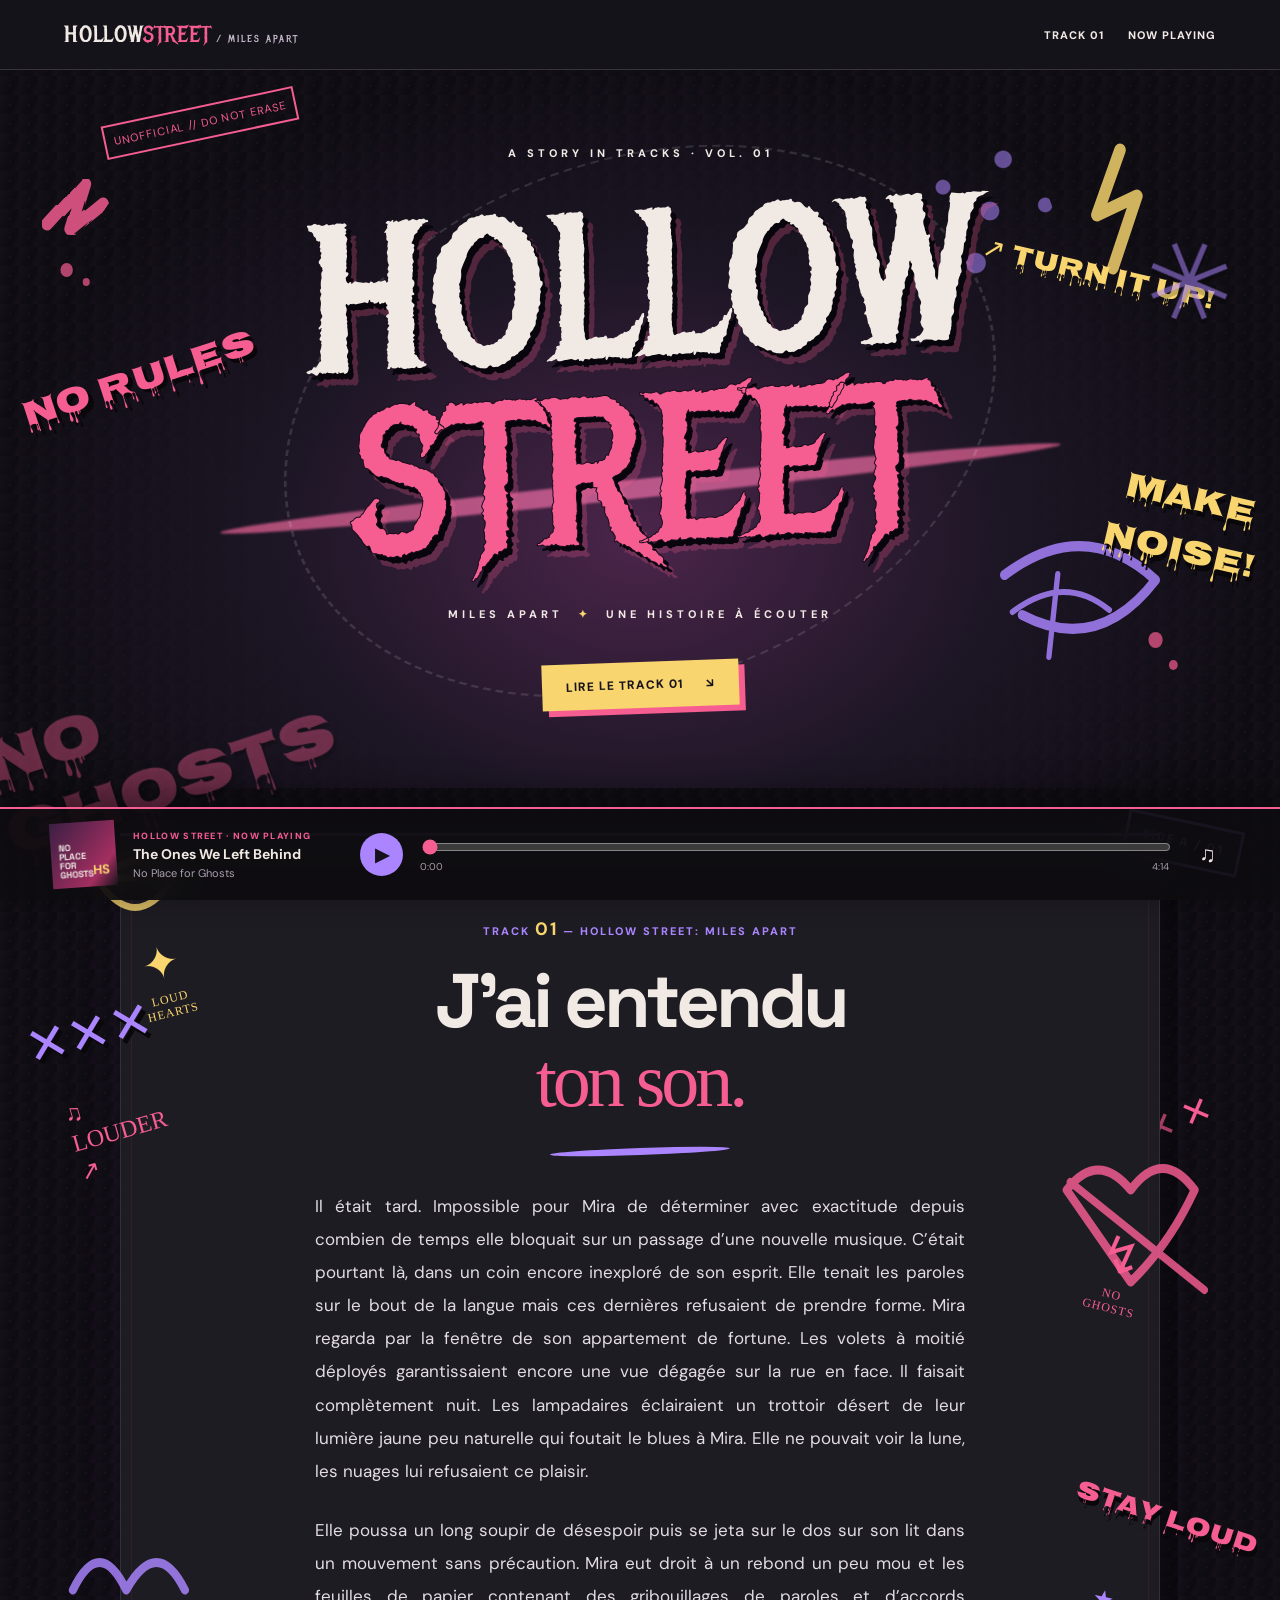
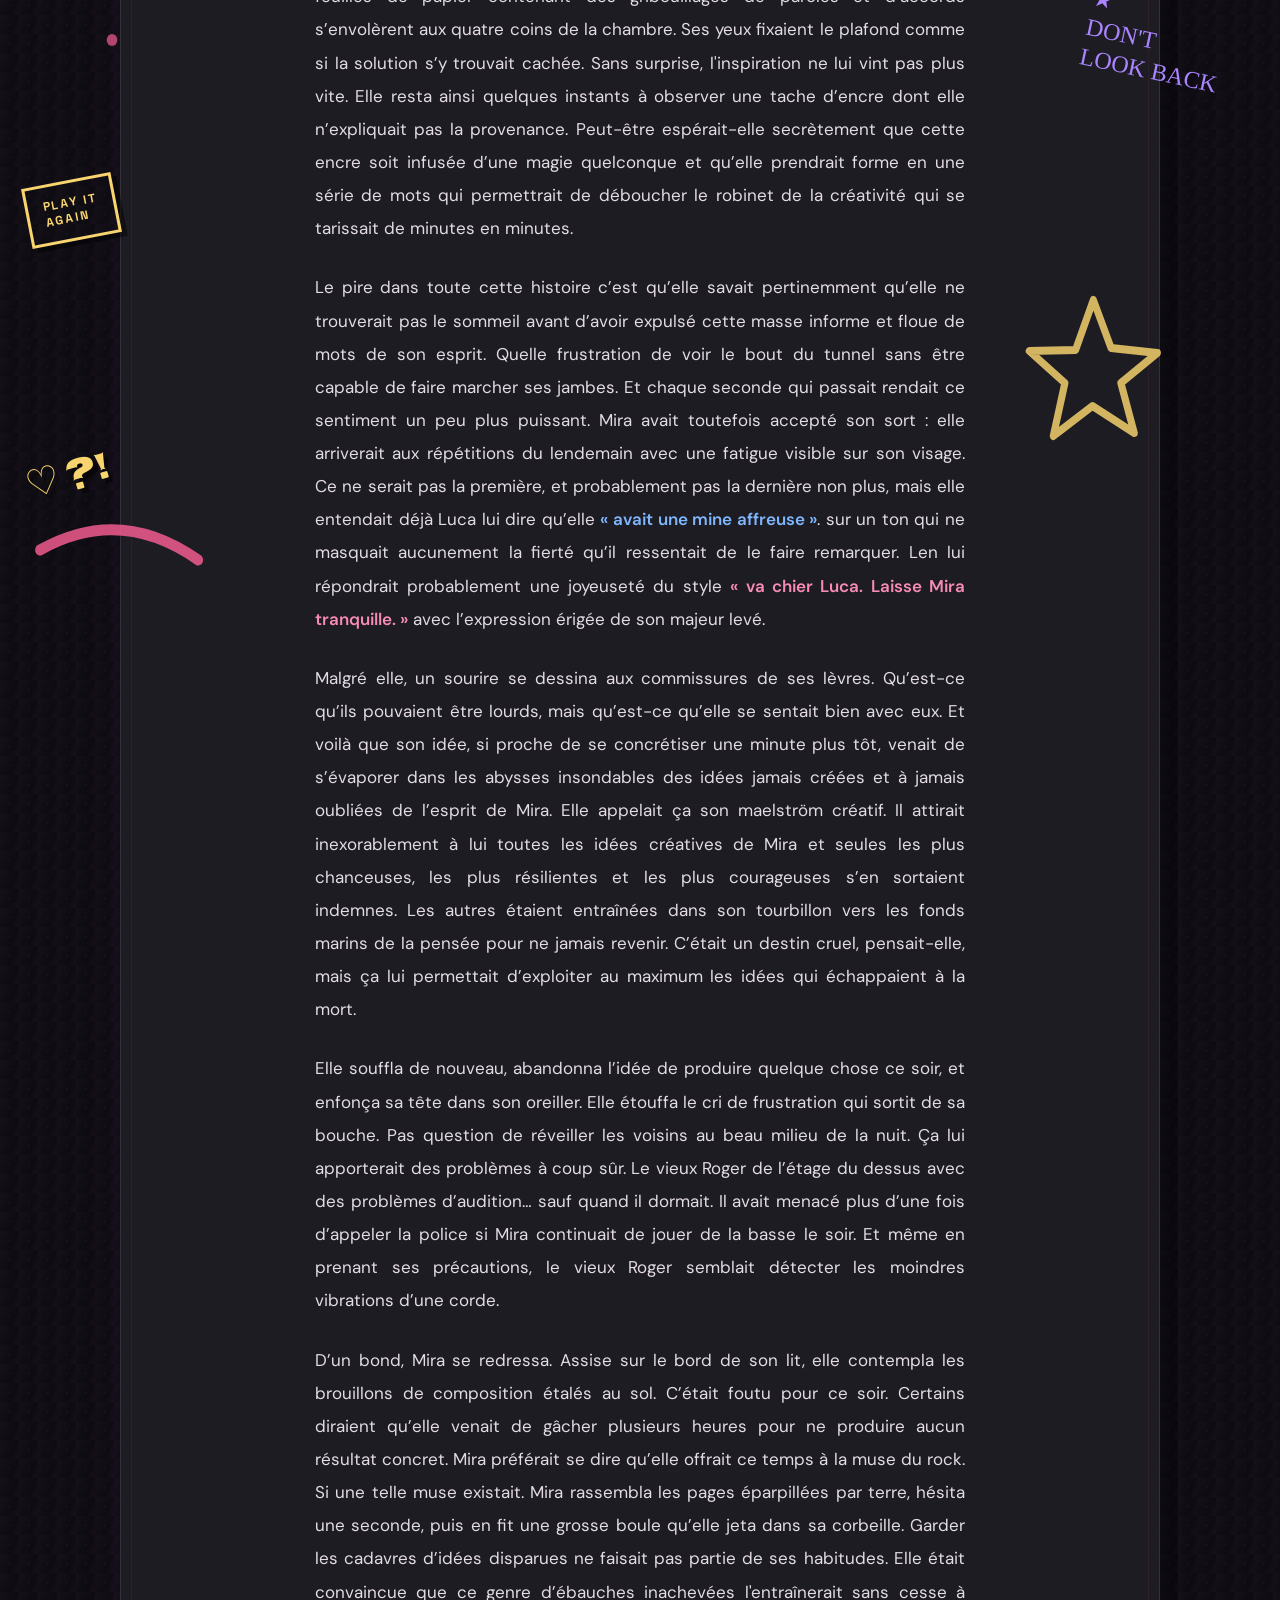
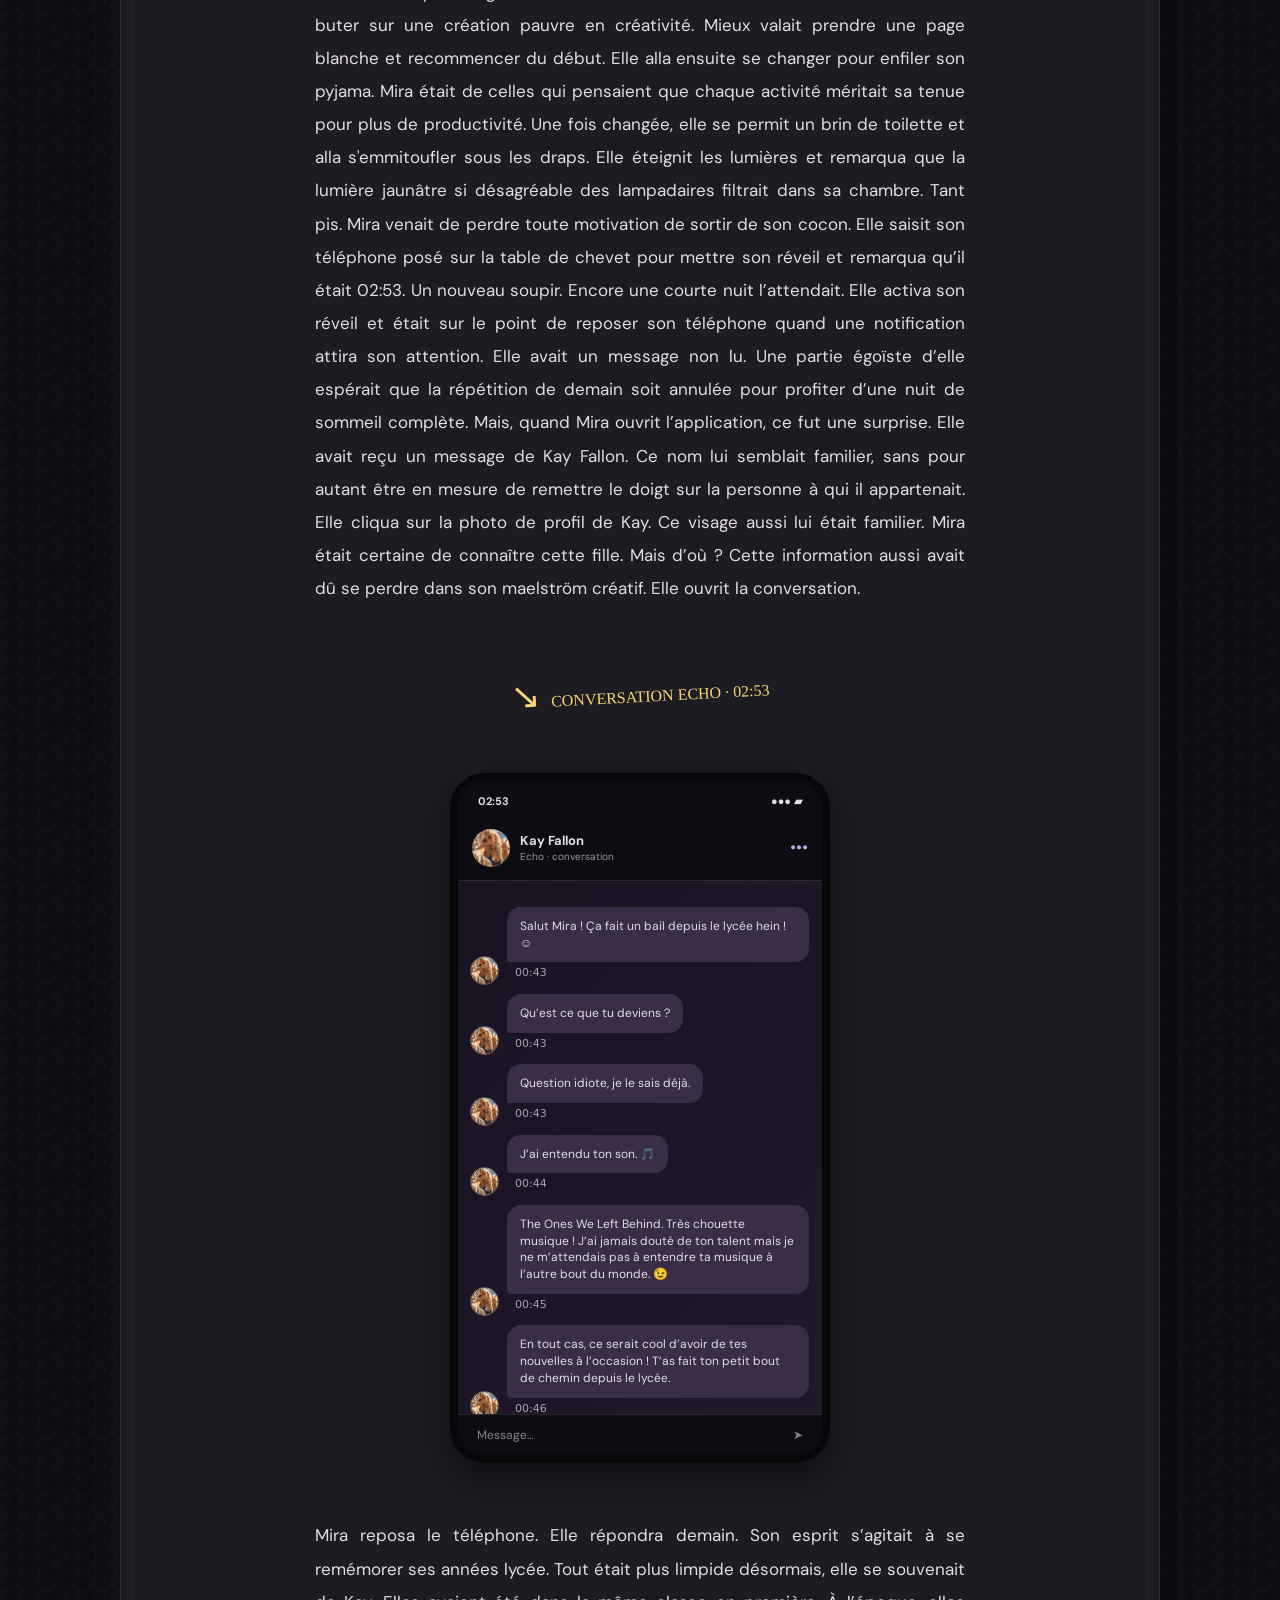
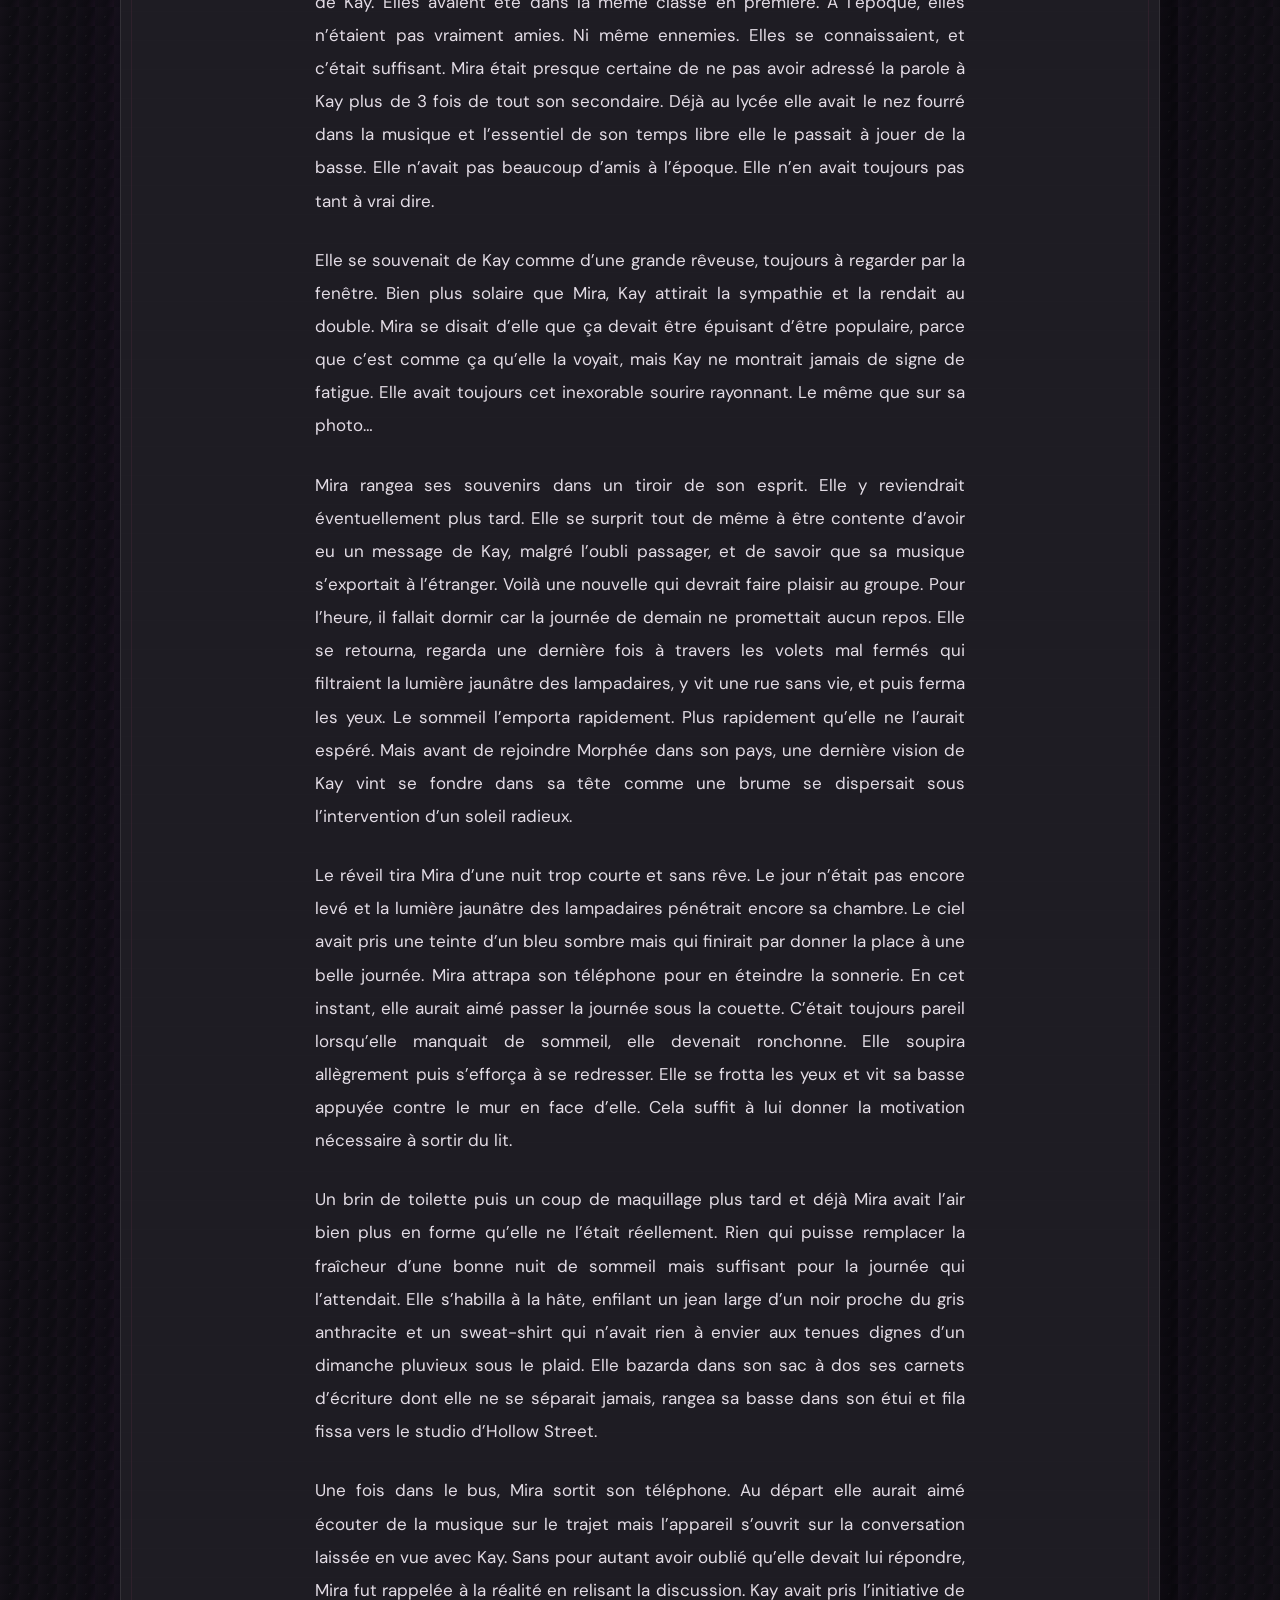
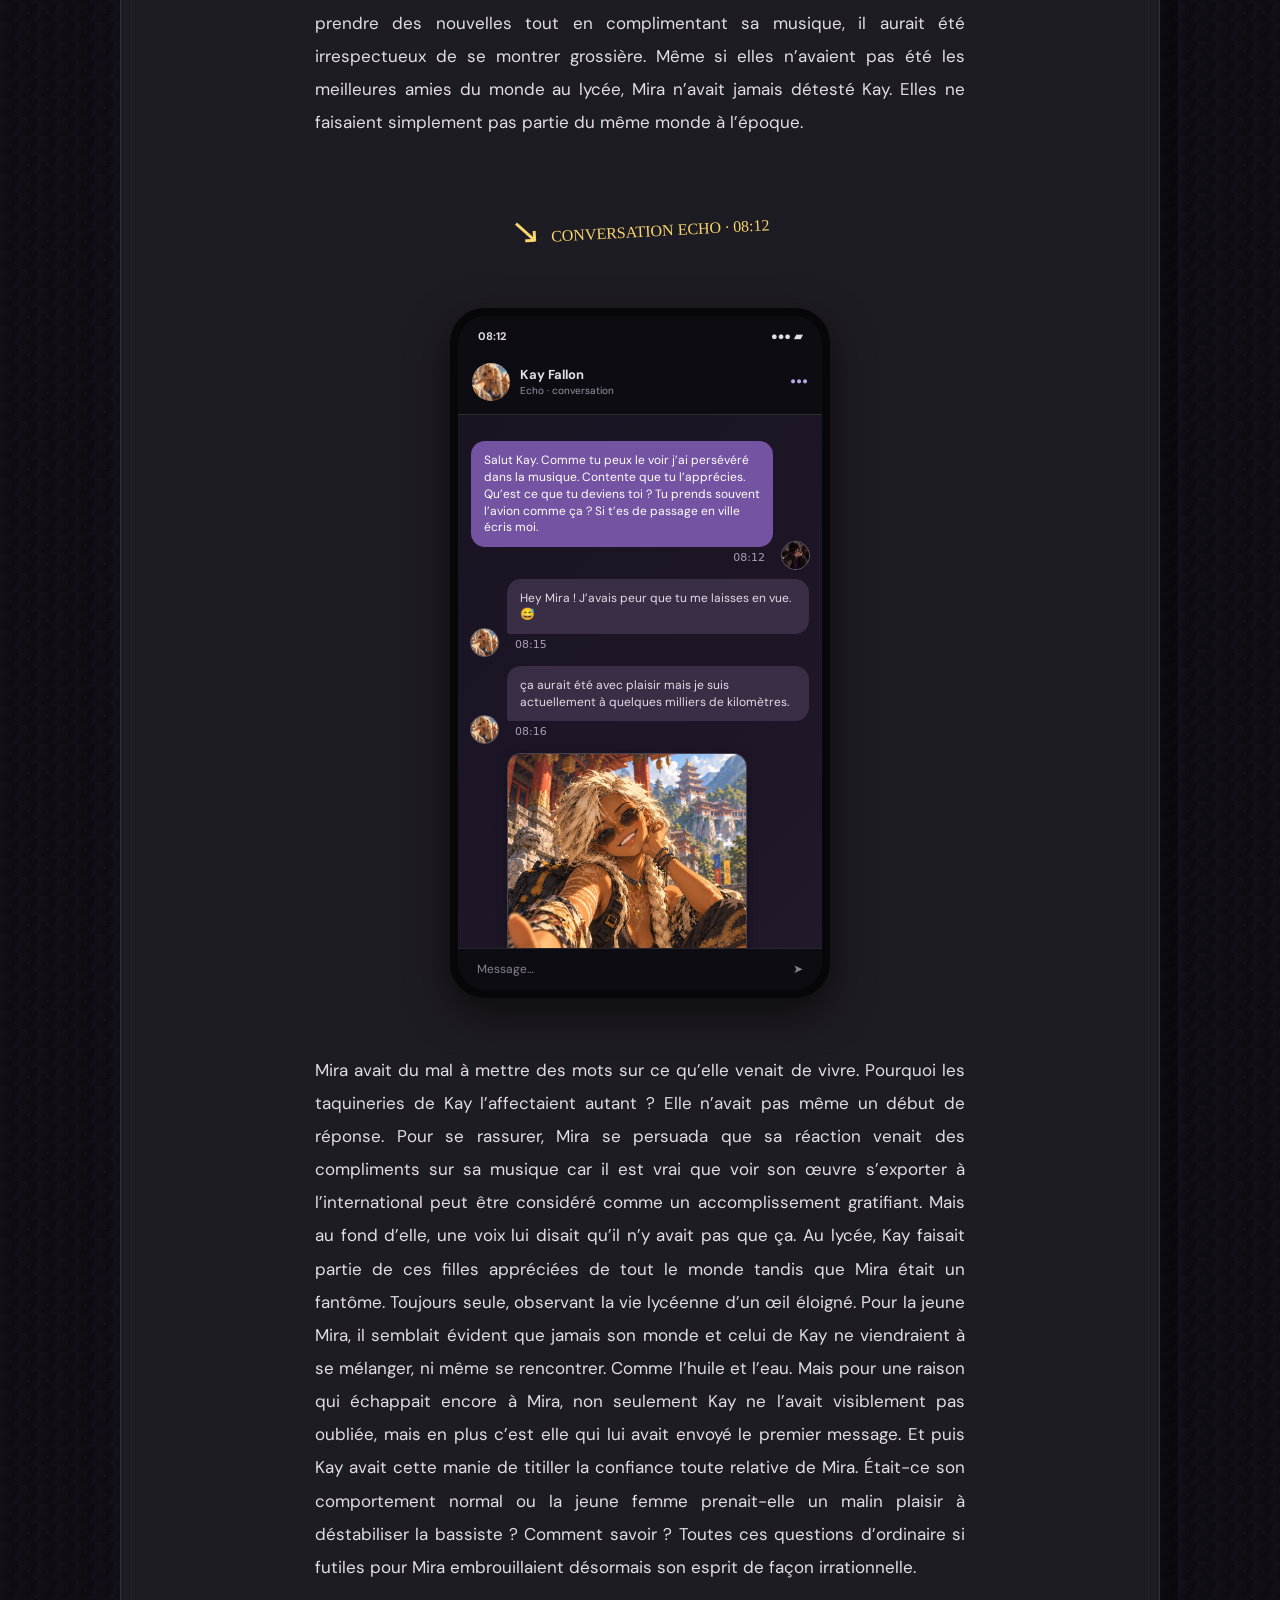
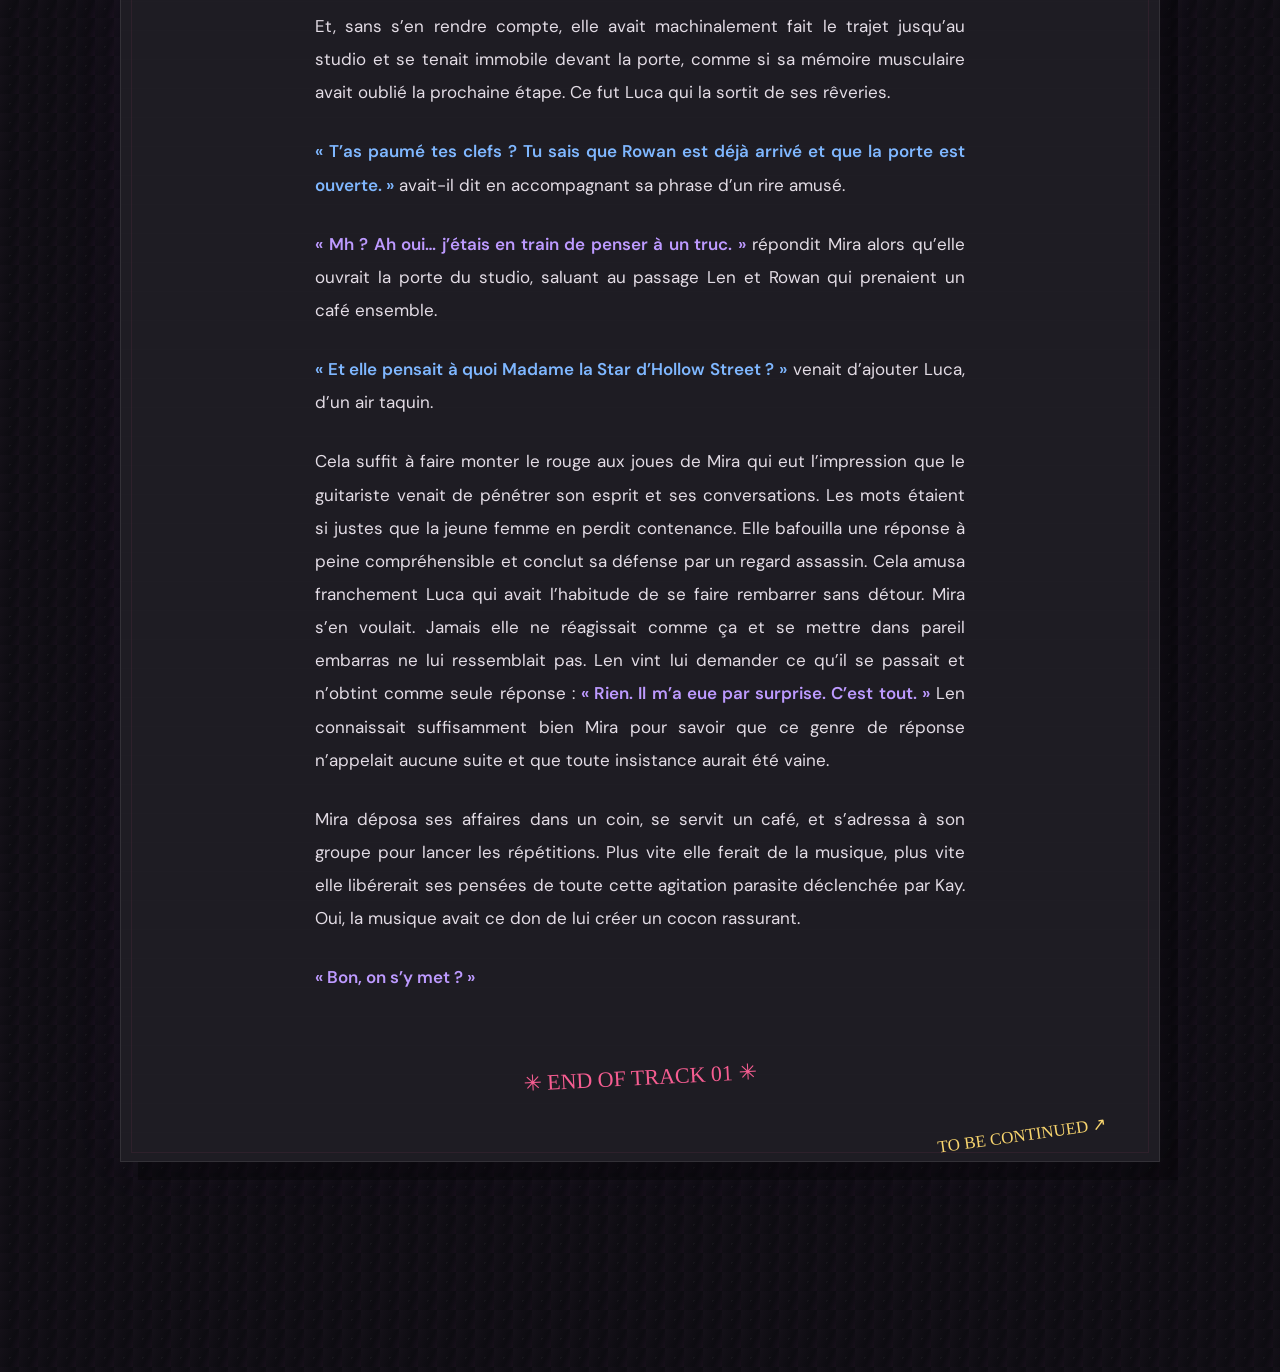
==== index.html @ ffb43767 "Add files via upload" ====
<!DOCTYPE html>

<html lang="fr"><head><meta charset="utf-8"/><meta content="width=device-width, initial-scale=1" name="viewport"/><title>Hollow Street — Miles Apart | Track 01</title><link href="style.css" rel="stylesheet"/><style>
/* Track 01 — true manuscript and Echo exchanges */
.prose .phone{margin:3rem auto 3.5rem;max-width:410px;box-sizing:border-box}
.prose .msg-wrap{display:flex;flex-direction:column;align-items:flex-start;margin:9px 0}
.prose .msg-wrap.sent{align-items:flex-end}
.prose .msg-wrap .bubble{max-width:86%;overflow-wrap:anywhere;white-space:pre-wrap}
.prose .msg-time{font:11px/1.5 system-ui,sans-serif;color:#aaa0b5;margin:3px 8px}
.prose .bubble.outgoing{background:#7353a2;color:white;align-self:flex-end}
.prose .photo-slot{margin:12px 0;padding:24px 15px;border:2px dashed #826b94;border-radius:15px;background:#2c2434;color:#e8d8f3;text-align:center;display:flex;flex-direction:column;gap:8px;align-items:center}
.prose .photo-slot span{font-size:32px}
.prose .photo-slot small{font:12px/1.5 system-ui,sans-serif}
.prose p{white-space:normal}
@media(max-width:520px){.prose .phone{max-width:100%;}.prose .messages{padding-left:10px;padding-right:10px}}
/* V6 — overrides the early bubble width rule */
.prose .msg-wrap .bubble{width:max-content;max-width:100%;white-space:normal;overflow-wrap:break-word;word-break:normal;hyphens:none}
.prose .message-content{width:max-content;max-width:calc(100% - 38px)}
</style></head>
<body><div aria-hidden="true" class="spray spray-one">NO<br/>GHOSTS</div><div aria-hidden="true" class="spray spray-two">✳</div><div aria-hidden="true" class="scratch">✕ ✕ ✕</div>
<div aria-hidden="true" class="vandal-layer">
<svg class="vandal-art" preserveaspectratio="none" viewbox="0 0 1440 2400" xmlns="http://www.w3.org/2000/svg">
<defs><filter id="rough"><feturbulence basefrequency="0.025" numoctaves="2" result="n" seed="8" type="fractalNoise"></feturbulence><fedisplacementmap in="SourceGraphic" in2="n" scale="5"></fedisplacementmap></filter></defs>
<g fill="none" stroke-linecap="round" stroke-linejoin="round">
<path d="M54 225 L96 184 80 230 116 204" filter="url(#rough)" stroke="#f65d91" stroke-width="13"></path>
<path d="M1260 150 l-26 65 45-19 -27 72" stroke="#f8d56e" stroke-width="13"></path>
<path d="M1130 575 q90 -60 170 5 q-65 75 -150 35" stroke="#aa85ff" stroke-width="10"></path>
<path d="M1139 612 q58 -39 109 -2 M1190 574 l-10 83" stroke="#aa85ff" stroke-width="6"></path>
<path d="M110 880 q45 -36 84 0 q-42 55 -84 0 M126 878 l25 0" stroke="#f8d56e" stroke-width="7"></path>
<path d="M1200 1190 q35 -40 72 0 q36 -43 72 0 q-28 54 -72 92z" stroke="#f65d91" stroke-width="9"></path>
<path d="M1204 1182 l151 108" stroke="#f65d91" stroke-width="8"></path>
<path d="M82 1590 q30 -55 60 0 q35 -55 66 0" stroke="#aa85ff" stroke-width="9"></path>
<path d="M1210 1950 l20 -50 20 48 52 5 -41 30 15 50 -47 -27 -44 30 13 -53 -40 -32z" stroke="#f8d56e" stroke-width="8"></path>
<path d="M45 2150 q90 -45 178 10" stroke="#f65d91" stroke-width="11"></path>
</g>
<g fill="#f65d91" opacity=".85"><circle cx="75" cy="270" r="7"></circle><circle cx="97" cy="282" r="4"></circle><circle cx="1300" cy="640" r="8"></circle><circle cx="1320" cy="665" r="5"></circle><circle cx="126" cy="1640" r="6"></circle></g>
</svg>
<span class="v-tag v-tag-one">NO RULES<span class="paint-drip"></span></span>
<span class="v-tag v-tag-two">MAKE<br/>NOISE!</span>
<span class="v-tag v-tag-three">✕✕✕</span>
<span class="v-tag v-tag-four">STAY LOUD</span>
<span class="v-tag v-tag-five">♡ ?!</span>
<span class="v-sticker v-sticker-one">SIDE A / 01</span>
<span class="v-sticker v-sticker-two">PLAY IT<br/>AGAIN</span>
</div>
<header class="topbar"><a class="brand" href="#top">HOLLOW<span>STREET</span><small> / MILES APART</small></a><nav><a href="#track">TRACK 01</a><a href="#music">NOW PLAYING</a></nav></header>
<main id="top"><section class="hero"><div class="stamp">UNOFFICIAL // DO NOT ERASE</div><div aria-hidden="true" class="hero-stroke"></div><div aria-hidden="true" class="hero-splatter"></div><p class="eyebrow">A STORY IN TRACKS · VOL. 01</p><h1>HOLLOW<br/><em>STREET</em></h1><div aria-hidden="true" class="scribble">↗ TURN IT UP!</div><p class="subtitle">MILES APART <span>✦</span> UNE HISTOIRE À ÉCOUTER</p><a class="start" href="#track">LIRE LE TRACK 01 <span>↘</span></a></section>
<section class="reading" id="track"><div aria-hidden="true" class="margin-note left">♫<br/>LOUDER<br/>↗</div><div aria-hidden="true" class="margin-note right">★<br/>DON'T<br/>LOOK BACK</div><div aria-hidden="true" class="reading-doodle reading-doodle-left">✦<small>LOUD<br/>HEARTS</small></div><div aria-hidden="true" class="reading-doodle reading-doodle-right">↯<small>NO<br/>GHOSTS</small></div><div class="chapter-head"><p>TRACK <strong>01</strong> <span>—</span> HOLLOW STREET: MILES APART</p><h2>J'ai entendu<br/><i>ton son.</i></h2><div class="marker-line"></div></div><article class="prose"><p class="">Il était tard. Impossible pour Mira de déterminer avec exactitude depuis combien de temps elle bloquait sur un passage d’une nouvelle musique. C’était pourtant là, dans un coin encore inexploré de son esprit. Elle tenait les paroles sur le bout de la langue mais ces dernières refusaient de prendre forme. Mira regarda par la fenêtre de son appartement de fortune. Les volets à moitié déployés garantissaient encore une vue dégagée sur la rue en face. Il faisait complètement nuit. Les lampadaires éclairaient un trottoir désert de leur lumière jaune peu naturelle qui foutait le blues à Mira. Elle ne pouvait voir la lune, les nuages lui refusaient ce plaisir.</p><p class="">Elle poussa un long soupir de désespoir puis se jeta sur le dos sur son lit dans un mouvement sans précaution. Mira eut droit à un rebond un peu mou et les feuilles de papier contenant des gribouillages de paroles et d’accords s’envolèrent aux quatre coins de la chambre. Ses yeux fixaient le plafond comme si la solution s’y trouvait cachée. Sans surprise, l'inspiration ne lui vint pas plus vite. Elle resta ainsi quelques instants à observer une tache d’encre dont elle n’expliquait pas la provenance. Peut-être espérait-elle secrètement que cette encre soit infusée d’une magie quelconque et qu’elle prendrait forme en une série de mots qui permettrait de déboucher le robinet de la créativité qui se tarissait de minutes en minutes. </p><p class="">Le pire dans toute cette histoire c’est qu’elle savait pertinemment qu’elle ne trouverait pas le sommeil avant d’avoir expulsé cette masse informe et floue de mots de son esprit. Quelle frustration de voir le bout du tunnel sans être capable de faire marcher ses jambes. Et chaque seconde qui passait rendait ce sentiment un peu plus puissant. Mira avait toutefois accepté son sort : elle arriverait aux répétitions du lendemain avec une fatigue visible sur son visage. Ce ne serait pas la première, et probablement pas la dernière non plus, mais elle entendait déjà Luca lui dire qu’elle <span class="voice voice-luca">« avait une mine affreuse »</span>. sur un ton qui ne masquait aucunement la fierté qu’il ressentait de le faire remarquer. Len lui répondrait probablement une joyeuseté du style <span class="voice voice-len">« va chier Luca. Laisse Mira tranquille. »</span> avec l’expression érigée de son majeur levé. </p><p class="">Malgré elle, un sourire se dessina aux commissures de ses lèvres. Qu’est-ce qu’ils pouvaient être lourds, mais qu’est-ce qu’elle se sentait bien avec eux. Et voilà que son idée, si proche de se concrétiser une minute plus tôt, venait de s’évaporer dans les abysses insondables des idées jamais créées et à jamais oubliées de l’esprit de Mira. Elle appelait ça son maelström créatif. Il attirait inexorablement à lui toutes les idées créatives de Mira et seules les plus chanceuses, les plus résilientes et les plus courageuses s’en sortaient indemnes. Les autres étaient entraînées dans son tourbillon vers les fonds marins de la pensée pour ne jamais revenir. C’était un destin cruel, pensait-elle, mais ça lui permettait d’exploiter au maximum les idées qui échappaient à la mort.</p><p class="">Elle souffla de nouveau, abandonna l’idée de produire quelque chose ce soir, et enfonça sa tête dans son oreiller. Elle étouffa le cri de frustration qui sortit de sa bouche. Pas question de réveiller les voisins au beau milieu de la nuit. Ça lui apporterait des problèmes à coup sûr. Le vieux Roger de l’étage du dessus avec des problèmes d’audition… sauf quand il dormait. Il avait menacé plus d’une fois d’appeler la police si Mira continuait de jouer de la basse le soir. Et même en prenant ses précautions, le vieux Roger semblait détecter les moindres vibrations d’une corde. </p><p class="">D’un bond, Mira se redressa. Assise sur le bord de son lit, elle contempla les brouillons de composition étalés au sol. C’était foutu pour ce soir. Certains diraient qu’elle venait de gâcher plusieurs heures pour ne produire aucun résultat concret. Mira préférait se dire qu’elle offrait ce temps à la muse du rock. Si une telle muse existait. Mira rassembla les pages éparpillées par terre, hésita une seconde, puis en fit une grosse boule qu’elle jeta dans sa corbeille. Garder les cadavres d’idées disparues ne faisait pas partie de ses habitudes. Elle était convaincue que ce genre d’ébauches inachevées l'entraînerait sans cesse à buter sur une création pauvre en créativité. Mieux valait prendre une page blanche et recommencer du début. Elle alla ensuite se changer pour enfiler son pyjama. Mira était de celles qui pensaient que chaque activité méritait sa tenue pour plus de productivité. Une fois changée, elle se permit un brin de toilette et alla s'emmitoufler sous les draps. Elle éteignit les lumières et remarqua que la lumière jaunâtre si désagréable des lampadaires filtrait dans sa chambre. Tant pis. Mira venait de perdre toute motivation de sortir de son cocon. Elle saisit son téléphone posé sur la table de chevet pour mettre son réveil et remarqua qu’il était 02:53. Un nouveau soupir. Encore une courte nuit l’attendait. Elle activa son réveil et était sur le point de reposer son téléphone quand une notification attira son attention. Elle avait un message non lu. Une partie égoïste d’elle espérait que la répétition de demain soit annulée pour profiter d’une nuit de sommeil complète. Mais, quand Mira ouvrit l’application, ce fut une surprise. Elle avait reçu un message de Kay Fallon. Ce nom lui semblait familier, sans pour autant être en mesure de remettre le doigt sur la personne à qui il appartenait. Elle cliqua sur la photo de profil de Kay. Ce visage aussi lui était familier. Mira était certaine de connaître cette fille. Mais d’où ? Cette information aussi avait dû se perdre dans son maelström créatif. Elle ouvrit la conversation.</p><div class="chat-intro"><span class="doodle">↘</span><span>CONVERSATION ECHO · 02:53</span></div><section aria-label="Conversation Echo entre Mira et Kay" class="phone"><div class="phone-top"><span>02:53</span><span>●●● ▰</span></div><div class="phone-title"><span class="avatar"><img alt="Photo de profil de Kay" src="assets/avatar-kay.jpg"/></span><div><strong>Kay Fallon</strong><small>Echo · conversation</small></div><span class="dots">•••</span></div><div class="messages"><div class="msg-wrap received"><div class="message-row"><img alt="Photo de profil de Kay" class="message-avatar" loading="lazy" src="assets/avatar-kay.jpg"/><div class="message-content"><div class="bubble incoming">Salut Mira ! Ça fait un bail depuis le lycée hein ! ☺️</div><small class="msg-time">00:43</small></div></div></div><div class="msg-wrap received"><div class="message-row"><img alt="Photo de profil de Kay" class="message-avatar" loading="lazy" src="assets/avatar-kay.jpg"/><div class="message-content"><div class="bubble incoming">Qu’est ce que tu deviens ?</div><small class="msg-time">00:43</small></div></div></div><div class="msg-wrap received"><div class="message-row"><img alt="Photo de profil de Kay" class="message-avatar" loading="lazy" src="assets/avatar-kay.jpg"/><div class="message-content"><div class="bubble incoming">Question idiote, je le sais déjà.</div><small class="msg-time">00:43</small></div></div></div><div class="msg-wrap received"><div class="message-row"><img alt="Photo de profil de Kay" class="message-avatar" loading="lazy" src="assets/avatar-kay.jpg"/><div class="message-content"><div class="bubble incoming">J’ai entendu ton son. 🎵</div><small class="msg-time">00:44</small></div></div></div><div class="msg-wrap received"><div class="message-row"><img alt="Photo de profil de Kay" class="message-avatar" loading="lazy" src="assets/avatar-kay.jpg"/><div class="message-content"><div class="bubble incoming">The Ones We Left Behind. Très chouette musique ! J’ai jamais douté de ton talent mais je ne m’attendais pas à entendre ta musique à l’autre bout du monde. 😉</div><small class="msg-time">00:45</small></div></div></div><div class="msg-wrap received"><div class="message-row"><img alt="Photo de profil de Kay" class="message-avatar" loading="lazy" src="assets/avatar-kay.jpg"/><div class="message-content"><div class="bubble incoming">En tout cas, ce serait cool d’avoir de tes nouvelles à l’occasion ! T’as fait ton petit bout de chemin depuis le lycée.</div><small class="msg-time">00:46</small></div></div></div><div class="msg-wrap received"><div class="message-row"><img alt="Photo de profil de Kay" class="message-avatar" loading="lazy" src="assets/avatar-kay.jpg"/><div class="message-content"><div class="bubble incoming">Hésite pas à m’écrire si le cœur t’en dit. En attendant je te laisse, j’ai un avion qui m’attend ! ✈️</div><small class="msg-time">00:47</small></div></div></div><div class="msg-wrap photo-message received"><div class="message-row"><img alt="Photo de profil de Kay" class="message-avatar" loading="lazy" src="assets/avatar-kay.jpg"/><div class="message-content"><a aria-label="Ouvrir Photo de Kay sur le tarmac" class="echo-photo" href="assets/kay-airport.jpg" rel="noopener" target="_blank"><img alt="Photo de Kay sur le tarmac" loading="lazy" src="assets/kay-airport.jpg"/></a><small class="msg-time">00:47</small></div></div></div></div><div class="phone-bottom"><span>Message…</span><span>➤</span></div></section><p class="">Mira reposa le téléphone. Elle répondra demain. Son esprit s’agitait à se remémorer ses années lycée. Tout était plus limpide désormais, elle se souvenait de Kay. Elles avaient été dans la même classe en première. À l’époque, elles n’étaient pas vraiment amies. Ni même ennemies. Elles se connaissaient, et c’était suffisant. Mira était presque certaine de ne pas avoir adressé la parole à Kay plus de 3 fois de tout son secondaire. Déjà au lycée elle avait le nez fourré dans la musique et l’essentiel de son temps libre elle le passait à jouer de la basse. Elle n’avait pas beaucoup d’amis à l’époque. Elle n’en avait toujours pas tant à vrai dire. </p><p class="">Elle se souvenait de Kay comme d’une grande rêveuse, toujours à regarder par la fenêtre. Bien plus solaire que Mira, Kay attirait la sympathie et la rendait au double. Mira se disait d’elle que ça devait être épuisant d’être populaire, parce que c’est comme ça qu’elle la voyait, mais Kay ne montrait jamais de signe de fatigue. Elle avait toujours cet inexorable sourire rayonnant. Le même que sur sa photo… </p><p class="">Mira rangea ses souvenirs dans un tiroir de son esprit. Elle y reviendrait éventuellement plus tard. Elle se surprit tout de même à être contente d’avoir eu un message de Kay, malgré l’oubli passager, et de savoir que sa musique s’exportait à l’étranger. Voilà une nouvelle qui devrait faire plaisir au groupe. Pour l’heure, il fallait dormir car la journée de demain ne promettait aucun repos. Elle se retourna, regarda une dernière fois à travers les volets mal fermés qui filtraient la lumière jaunâtre des lampadaires, y vit une rue sans vie, et puis ferma les yeux. Le sommeil l’emporta rapidement. Plus rapidement qu’elle ne l’aurait espéré. Mais avant de rejoindre Morphée dans son pays, une dernière vision de Kay vint se fondre dans sa tête comme une brume se dispersait sous l’intervention d’un soleil radieux. </p><p class="">Le réveil tira Mira d’une nuit trop courte et sans rêve. Le jour n’était pas encore levé et la lumière jaunâtre des lampadaires pénétrait encore sa chambre. Le ciel avait pris une teinte d’un bleu sombre mais qui finirait par donner la place à une belle journée. Mira attrapa son téléphone pour en éteindre la sonnerie. En cet instant, elle aurait aimé passer la journée sous la couette. C’était toujours pareil lorsqu’elle manquait de sommeil, elle devenait ronchonne. Elle soupira allègrement puis s’efforça à se redresser. Elle se frotta les yeux et vit sa basse appuyée contre le mur en face d’elle. Cela suffit à lui donner la motivation nécessaire à sortir du lit. </p><p class="">Un brin de toilette puis un coup de maquillage plus tard et déjà Mira avait l’air bien plus en forme qu’elle ne l’était réellement. Rien qui puisse remplacer la fraîcheur d’une bonne nuit de sommeil mais suffisant pour la journée qui l’attendait. Elle s’habilla à la hâte, enfilant un jean large d’un noir proche du gris anthracite et un sweat-shirt qui n’avait rien à envier aux tenues dignes d’un dimanche pluvieux sous le plaid. Elle bazarda dans son sac à dos ses carnets d’écriture dont elle ne se séparait jamais, rangea sa basse dans son étui et fila fissa vers le studio d’Hollow Street. </p><p class="">Une fois dans le bus, Mira sortit son téléphone. Au départ elle aurait aimé écouter de la musique sur le trajet mais l’appareil s’ouvrit sur la conversation laissée en vue avec Kay. Sans pour autant avoir oublié qu’elle devait lui répondre, Mira fut rappelée à la réalité en relisant la discussion. Kay avait pris l’initiative de prendre des nouvelles tout en complimentant sa musique, il aurait été irrespectueux de se montrer grossière. Même si elles n’avaient pas été les meilleures amies du monde au lycée, Mira n’avait jamais détesté Kay. Elles ne faisaient simplement pas partie du même monde à l’époque. </p><div class="chat-intro"><span class="doodle">↘</span><span>CONVERSATION ECHO · 08:12</span></div><section aria-label="Conversation Echo entre Mira et Kay" class="phone"><div class="phone-top"><span>08:12</span><span>●●● ▰</span></div><div class="phone-title"><span class="avatar"><img alt="Photo de profil de Kay" src="assets/avatar-kay.jpg"/></span><div><strong>Kay Fallon</strong><small>Echo · conversation</small></div><span class="dots">•••</span></div><div class="messages"><div class="msg-wrap sent"><div class="message-row"><img alt="Photo de profil de Mira" class="message-avatar" loading="lazy" src="assets/avatar-mira.jpg"/><div class="message-content"><div class="bubble outgoing">Salut Kay. Comme tu peux le voir j’ai persévéré dans la musique. Contente que tu l’apprécies. Qu’est ce que tu deviens toi ? Tu prends souvent l’avion comme ça ? Si t’es de passage en ville écris moi.</div><small class="msg-time">08:12</small></div></div></div><div class="msg-wrap received"><div class="message-row"><img alt="Photo de profil de Kay" class="message-avatar" loading="lazy" src="assets/avatar-kay.jpg"/><div class="message-content"><div class="bubble incoming">Hey Mira ! J’avais peur que tu me laisses en vue. 😅</div><small class="msg-time">08:15</small></div></div></div><div class="msg-wrap received"><div class="message-row"><img alt="Photo de profil de Kay" class="message-avatar" loading="lazy" src="assets/avatar-kay.jpg"/><div class="message-content"><div class="bubble incoming">ça aurait été avec plaisir mais je suis actuellement à quelques milliers de kilomètres.</div><small class="msg-time">08:16</small></div></div></div><div class="msg-wrap photo-message received"><div class="message-row"><img alt="Photo de profil de Kay" class="message-avatar" loading="lazy" src="assets/avatar-kay.jpg"/><div class="message-content"><a aria-label="Ouvrir Photo de Kay devant le temple en Chine" class="echo-photo" href="assets/kay-china.jpg" rel="noopener" target="_blank"><img alt="Photo de Kay devant le temple en Chine" loading="lazy" src="assets/kay-china.jpg"/></a><small class="msg-time">08:16</small></div></div></div><div class="msg-wrap sent"><div class="message-row"><img alt="Photo de profil de Mira" class="message-avatar" loading="lazy" src="assets/avatar-mira.jpg"/><div class="message-content"><div class="bubble outgoing">Sacrée vue ! Tu es où ?</div><small class="msg-time">08:17</small></div></div></div><div class="msg-wrap received"><div class="message-row"><img alt="Photo de profil de Kay" class="message-avatar" loading="lazy" src="assets/avatar-kay.jpg"/><div class="message-content"><div class="bubble incoming">Je visite un temple quelque part au milieu de la Chine. C’est tellement dépaysant.</div><small class="msg-time">08:19</small></div></div></div><div class="msg-wrap received"><div class="message-row"><img alt="Photo de profil de Kay" class="message-avatar" loading="lazy" src="assets/avatar-kay.jpg"/><div class="message-content"><div class="bubble incoming">T’as déjà fait la Chine ? 🇨🇳</div><small class="msg-time">08:19</small></div></div></div><div class="msg-wrap sent"><div class="message-row"><img alt="Photo de profil de Mira" class="message-avatar" loading="lazy" src="assets/avatar-mira.jpg"/><div class="message-content"><div class="bubble outgoing">Non. J’ai pas trop le temps.</div><small class="msg-time">08:20</small></div></div></div><div class="msg-wrap received"><div class="message-row"><img alt="Photo de profil de Kay" class="message-avatar" loading="lazy" src="assets/avatar-kay.jpg"/><div class="message-content"><div class="bubble incoming">Ahaha t’auras qu’à te joindre à moi la prochaine fois. 😉</div><small class="msg-time">08:23</small></div></div></div><div class="msg-wrap received"><div class="message-row"><img alt="Photo de profil de Kay" class="message-avatar" loading="lazy" src="assets/avatar-kay.jpg"/><div class="message-content"><div class="bubble incoming">Pas mal ton groupe d’ailleurs. J’ai pu écouter ton album c’est vraiment cool ! 🤘🏾</div><small class="msg-time">08:23</small></div></div></div><div class="msg-wrap received"><div class="message-row"><img alt="Photo de profil de Kay" class="message-avatar" loading="lazy" src="assets/avatar-kay.jpg"/><div class="message-content"><div class="bubble incoming">C’est toi qui chante ? Sacrée voix. Qui aurait deviné que la solitaire du lycée cachait ça sous sa capuche ?</div><small class="msg-time">08:24</small></div></div></div><div class="msg-wrap sent"><div class="message-row"><img alt="Photo de profil de Mira" class="message-avatar" loading="lazy" src="assets/avatar-mira.jpg"/><div class="message-content"><div class="bubble outgoing">Ah merci. C’est Luca qui m’a poussée à prendre le micro.</div><small class="msg-time">08:25</small></div></div></div><div class="msg-wrap received"><div class="message-row"><img alt="Photo de profil de Kay" class="message-avatar" loading="lazy" src="assets/avatar-kay.jpg"/><div class="message-content"><div class="bubble incoming">Luca ? C’est ton mec ? 😏</div><small class="msg-time">08:27</small></div></div></div><div class="msg-wrap sent"><div class="message-row"><img alt="Photo de profil de Mira" class="message-avatar" loading="lazy" src="assets/avatar-mira.jpg"/><div class="message-content"><div class="bubble outgoing">QUOI ? Luca ? Non non non ! Pas du tout ! C’est le guitariste du groupe. Y’a rien entre nous.</div><small class="msg-time">08:28</small></div></div></div><div class="msg-wrap received"><div class="message-row"><img alt="Photo de profil de Kay" class="message-avatar" loading="lazy" src="assets/avatar-kay.jpg"/><div class="message-content"><div class="bubble incoming">Ahahaha ! 🤣</div><small class="msg-time">08:29</small></div></div></div><div class="msg-wrap received"><div class="message-row"><img alt="Photo de profil de Kay" class="message-avatar" loading="lazy" src="assets/avatar-kay.jpg"/><div class="message-content"><div class="bubble incoming">Tranquille ma belle ! Je te taquine. Mais avec le succès de ton groupe tu dois avoir la côte. 😏</div><small class="msg-time">08:30</small></div></div></div><div class="msg-wrap received"><div class="message-row"><img alt="Photo de profil de Kay" class="message-avatar" loading="lazy" src="assets/avatar-kay.jpg"/><div class="message-content"><div class="bubble incoming">Alors ? Lequel a eu le droit à la star de Hollow Street ? 🤭</div><small class="msg-time">08:31</small></div></div></div><div class="msg-wrap sent"><div class="message-row"><img alt="Photo de profil de Mira" class="message-avatar" loading="lazy" src="assets/avatar-mira.jpg"/><div class="message-content"><div class="bubble outgoing">Personne.</div><small class="msg-time">08:31</small></div></div></div><div class="msg-wrap sent"><div class="message-row"><img alt="Photo de profil de Mira" class="message-avatar" loading="lazy" src="assets/avatar-mira.jpg"/><div class="message-content"><div class="bubble outgoing">Je veux dire, y’a personne qui m’intéresse.</div><small class="msg-time">08:32</small></div></div></div><div class="msg-wrap sent"><div class="message-row"><img alt="Photo de profil de Mira" class="message-avatar" loading="lazy" src="assets/avatar-mira.jpg"/><div class="message-content"><div class="bubble outgoing">Et en plus j’ai pas le temps pour ça. Avec la musique, tout ça tout ça…</div><small class="msg-time">08:33</small></div></div></div><div class="msg-wrap received"><div class="message-row"><img alt="Photo de profil de Kay" class="message-avatar" loading="lazy" src="assets/avatar-kay.jpg"/><div class="message-content"><div class="bubble incoming">Ahaha ! Je pensais pas que ça marcherait deux fois de suite.</div><small class="msg-time">08:35</small></div></div></div><div class="msg-wrap received"><div class="message-row"><img alt="Photo de profil de Kay" class="message-avatar" loading="lazy" src="assets/avatar-kay.jpg"/><div class="message-content"><div class="bubble incoming">Mais c’est bon à savoir. 😏</div><small class="msg-time">08:36</small></div></div></div><div class="msg-wrap sent"><div class="message-row"><img alt="Photo de profil de Mira" class="message-avatar" loading="lazy" src="assets/avatar-mira.jpg"/><div class="message-content"><div class="bubble outgoing">T’es trop nulle !</div><small class="msg-time">08:37</small></div></div></div><div class="msg-wrap photo-message sent"><div class="message-row"><img alt="Photo de profil de Mira" class="message-avatar" loading="lazy" src="assets/avatar-mira.jpg"/><div class="message-content"><a aria-label="Ouvrir Photo de Mira dans le bus" class="echo-photo" href="assets/mira-bus.jpg" rel="noopener" target="_blank"><img alt="Photo de Mira dans le bus" loading="lazy" src="assets/mira-bus.jpg"/></a><small class="msg-time">08:38</small></div></div></div><div class="msg-wrap sent"><div class="message-row"><img alt="Photo de profil de Mira" class="message-avatar" loading="lazy" src="assets/avatar-mira.jpg"/><div class="message-content"><div class="bubble outgoing">Bon je dois te laisser. Le prochain arrêt est le mien. À la prochaine !</div><small class="msg-time">08:40</small></div></div></div><div class="msg-wrap received"><div class="message-row"><img alt="Photo de profil de Kay" class="message-avatar" loading="lazy" src="assets/avatar-kay.jpg"/><div class="message-content"><div class="bubble incoming">À bientôt Mira ! J’ai hâte de te lire de nouveau. 😘</div><small class="msg-time">08:41</small></div></div></div></div><div class="phone-bottom"><span>Message…</span><span>➤</span></div></section><p class="">Mira avait du mal à mettre des mots sur ce qu’elle venait de vivre. Pourquoi les taquineries de Kay l’affectaient autant ? Elle n’avait pas même un début de réponse. Pour se rassurer, Mira se persuada que sa réaction venait des compliments sur sa musique car il est vrai que voir son œuvre s’exporter à l’international peut être considéré comme un accomplissement gratifiant. Mais au fond d’elle, une voix lui disait qu’il n’y avait pas que ça. Au lycée, Kay faisait partie de ces filles appréciées de tout le monde tandis que Mira était un fantôme. Toujours seule, observant la vie lycéenne d’un œil éloigné. Pour la jeune Mira, il semblait évident que jamais son monde et celui de Kay ne viendraient à se mélanger, ni même se rencontrer. Comme l’huile et l’eau. Mais pour une raison qui échappait encore à Mira, non seulement Kay ne l’avait visiblement pas oubliée, mais en plus c’est elle qui lui avait envoyé le premier message. Et puis Kay avait cette manie de titiller la confiance toute relative de Mira. Était-ce son comportement normal ou la jeune femme prenait-elle un malin plaisir à déstabiliser la bassiste ? Comment savoir ? Toutes ces questions d’ordinaire si futiles pour Mira embrouillaient désormais son esprit de façon irrationnelle. </p><p class="">Et, sans s’en rendre compte, elle avait machinalement fait le trajet jusqu’au studio et se tenait immobile devant la porte, comme si sa mémoire musculaire avait oublié la prochaine étape. Ce fut Luca qui la sortit de ses rêveries. </p><p class=""><span class="voice voice-luca">« T’as paumé tes clefs ? Tu sais que Rowan est déjà arrivé et que la porte est ouverte. »</span> avait-il dit en accompagnant sa phrase d’un rire amusé. </p><p class=""><span class="voice voice-mira">« Mh ? Ah oui… j’étais en train de penser à un truc. »</span> répondit Mira alors qu’elle ouvrait la porte du studio, saluant au passage Len et Rowan qui prenaient un café ensemble. </p><p class=""><span class="voice voice-luca">« Et elle pensait à quoi Madame la Star d’Hollow Street ? »</span> venait d’ajouter Luca, d’un air taquin. </p><p class="">Cela suffit à faire monter le rouge aux joues de Mira qui eut l’impression que le guitariste venait de pénétrer son esprit et ses conversations. Les mots étaient si justes que la jeune femme en perdit contenance. Elle bafouilla une réponse à peine compréhensible et conclut sa défense par un regard assassin. Cela amusa franchement Luca qui avait l’habitude de se faire rembarrer sans détour. Mira s’en voulait. Jamais elle ne réagissait comme ça et se mettre dans pareil embarras ne lui ressemblait pas. Len vint lui demander ce qu’il se passait et n’obtint comme seule réponse : <span class="voice voice-mira">« Rien. Il m’a eue par surprise. C’est tout. »</span> Len connaissait suffisamment bien Mira pour savoir que ce genre de réponse n’appelait aucune suite et que toute insistance aurait été vaine. </p><p class="">Mira déposa ses affaires dans un coin, se servit un café, et s’adressa à son groupe pour lancer les répétitions. Plus vite elle ferait de la musique, plus vite elle libérerait ses pensées de toute cette agitation parasite déclenchée par Kay. Oui, la musique avait ce don de lui créer un cocon rassurant. </p><p class=""><span class="voice voice-mira">« Bon, on s’y met ? »</span> </p></article><div class="end-mark">✳ END OF TRACK 01 ✳</div><div aria-hidden="true" class="end-scrawl">TO BE CONTINUED ↗</div></section></main>
<div class="player" id="music"><div class="album-art"><span>NO PLACE<br/>FOR<br/>GHOSTS</span><b>HS</b></div><div class="track-info"><small>HOLLOW STREET · NOW PLAYING</small><strong>The Ones We Left Behind</strong><span>No Place for Ghosts</span></div><button aria-label="Lire ou mettre en pause" id="play">▶</button><div class="seek"><input aria-label="Position dans la chanson" id="progress" max="100" min="0" type="range" value="0"/><div class="timing"><span id="elapsed">0:00</span><span id="duration">--:--</span></div></div><button aria-label="Couper le son" class="volume" id="mute">♫</button><audio id="audio" preload="metadata" src="assets/the-ones-we-left-behind.mp3"></audio></div>
<script src="script.js"></script></body></html>
---- style.css ----
@import url('https://fonts.googleapis.com/css2?family=DM+Sans:wght@400;500;600;700;800&family=Permanent+Marker&family=Nosifer&family=Metal+Mania&family=Space+Grotesk:wght@400;500;600;700&display=swap');
:root{--bg:#111015;--paper:#1e1c23;--cream:#f0e9e4;--pink:#f65d91;--violet:#aa85ff;--yellow:#f8d56e}*{box-sizing:border-box}html{scroll-behavior:smooth}body{margin:0;background:var(--bg);color:var(--cream);font-family:'DM Sans',sans-serif;overflow-x:hidden;padding-bottom:110px;background-image:radial-gradient(#ffffff0a 1px,transparent 1px);background-size:19px 19px}a{color:inherit;text-decoration:none}.topbar{position:relative;z-index:5;display:flex;justify-content:space-between;align-items:center;gap:12px;padding:20px max(5vw,20px);border-bottom:1px solid #ffffff25;background:#15131a}.brand{font-family:'Space Grotesk';font-weight:800;letter-spacing:-1.5px}.brand span{color:var(--pink)}.brand small{font-size:10px;letter-spacing:2px;color:#c4b9ca}.topbar nav{display:flex;gap:24px;font-size:11px;font-weight:800;letter-spacing:1px}.topbar nav a:hover{color:var(--pink)}.hero{min-height:570px;position:relative;display:flex;flex-direction:column;justify-content:center;align-items:center;text-align:center;padding:65px 20px 80px;overflow:hidden;background:radial-gradient(ellipse at 50% 65%,#452447 0%,#1d1625 35%,transparent 70%)}.hero:before{content:'';position:absolute;width:520px;height:520px;border:2px dashed #ffffff20;border-radius:50%;transform:rotate(-20deg) scaleX(1.4)}.hero h1{position:relative;font-family:'Space Grotesk';font-weight:800;letter-spacing:-.095em;line-height:.83;font-size:clamp(80px,16vw,210px);margin:26px 0 30px;transform:rotate(-3deg);text-shadow:9px 8px 0 #0007}.hero h1 em{font-style:normal;color:var(--pink)}.eyebrow,.subtitle{z-index:1;font-size:11px;font-weight:800;letter-spacing:4px}.subtitle span{color:var(--yellow);margin:0 8px}.start{z-index:1;margin-top:30px;background:var(--yellow);color:#18131b;padding:15px 24px;font-size:12px;font-weight:800;letter-spacing:1px;transform:rotate(-2deg);box-shadow:6px 6px 0 var(--pink)}.start:hover{transform:rotate(0deg) translateY(-3px)}.start span{margin-left:18px}.stamp{position:absolute;top:36px;left:8%;border:2px solid var(--pink);padding:8px;font-size:11px;letter-spacing:1px;color:var(--pink);transform:rotate(-12deg)}.scribble{position:absolute;right:9%;top:29%;font-family:'Permanent Marker';font-size:clamp(20px,4vw,40px);color:var(--yellow);transform:rotate(13deg)}.spray{position:absolute;z-index:3;pointer-events:none;font-family:'Permanent Marker';line-height:.8}.spray-one{top:640px;left:-35px;font-size:70px;color:#f65d9166;transform:rotate(-18deg)}.spray-two{top:230px;right:4%;font-size:120px;color:#aa85ff88;transform:rotate(23deg)}.scratch{position:absolute;top:1100px;right:5%;color:var(--pink);font-family:'Permanent Marker';font-size:40px;transform:rotate(-22deg)}.reading{position:relative;max-width:1040px;margin:45px auto 100px;padding:30px 100px 70px;background:var(--paper);border:1px solid #ffffff17;box-shadow:18px 18px 0 #0005}.reading:before{content:' ';position:absolute;inset:0;pointer-events:none;background:repeating-linear-gradient(0deg,transparent,transparent 28px,#fff1 29px);opacity:.18}.chapter-head{text-align:center;position:relative;padding:40px 0 35px}.chapter-head>p{font-size:11px;font-weight:800;letter-spacing:2px;color:var(--violet)}.chapter-head strong{font-size:18px;color:var(--yellow)}.chapter-head h2{font-family:'Space Grotesk';font-size:clamp(43px,6vw,76px);letter-spacing:-4px;line-height:1.04;margin:20px 0 28px}.chapter-head h2 i{font-style:normal;color:var(--pink);font-family:'Permanent Marker';font-weight:400}.marker-line{height:7px;width:180px;background:var(--violet);transform:rotate(-2deg);margin:auto;border-radius:100%}.prose{position:relative;max-width:650px;margin:auto;font-size:17px;line-height:1.95;color:#e3dce5}.prose p{margin:0 0 26px}.dropcap:first-letter{float:left;font-size:65px;line-height:1;margin:8px 10px 0 0;color:var(--yellow);font-weight:800}.placeholder{font-size:13px;color:#aa9bab;font-style:italic;border-left:3px solid var(--pink);padding-left:15px}.margin-note{position:absolute;font-family:'Permanent Marker';font-size:24px;line-height:1.25;z-index:2}.margin-note.left{top:250px;left:-50px;color:var(--pink);transform:rotate(-16deg)}.margin-note.right{top:760px;right:-65px;color:var(--violet);transform:rotate(12deg)}.chat-intro{text-align:center;font-family:'Permanent Marker';color:var(--yellow);font-size:16px;transform:rotate(-3deg);margin:50px 0 22px}.chat-intro .doodle{font-size:36px;margin-right:10px}.phone{max-width:345px;margin:0 auto 46px;background:#0d0c12;border:8px solid #070709;border-radius:35px;box-shadow:0 15px 40px #0009;overflow:hidden;font-family:'DM Sans';line-height:1.4}.phone-top{display:flex;justify-content:space-between;padding:13px 20px 6px;font-size:11px;font-weight:700}.phone-title{display:flex;align-items:center;gap:10px;padding:13px 14px;border-bottom:1px solid #ffffff20}.avatar{background:#ef9b56;color:#21131a;border-radius:50%;height:38px;width:38px;display:grid;place-items:center;font-weight:800}.phone-title strong,.phone-title small{display:block}.phone-title strong{font-size:13px}.phone-title small{font-size:10px;color:#9d94a4}.dots{margin-left:auto;color:#bba5e7}.messages{padding:17px 12px 22px;min-height:260px;background:linear-gradient(135deg,#191322,#21182a)}.time{text-align:center;font-size:9px;letter-spacing:1px;color:#9b91a2;margin:10px 0 16px}.bubble{padding:11px 13px;border-radius:14px;font-size:12px;max-width:84%;margin:8px 0}.incoming{background:#3a2d46;border-bottom-left-radius:3px}.chat-disclaimer{font-size:10px!important;color:#a99eb0;margin:25px 4px 0!important;line-height:1.5}.phone-bottom{display:flex;justify-content:space-between;color:#89808f;border-top:1px solid #ffffff1b;padding:12px 19px;font-size:12px}.end-mark{margin-top:70px;text-align:center;font-family:'Permanent Marker';font-size:22px;color:var(--pink);transform:rotate(-3deg)}.player{position:fixed;bottom:0;left:0;right:0;z-index:10;display:flex;align-items:center;gap:17px;background:#0d0c10ee;backdrop-filter:blur(14px);border-top:2px solid var(--pink);padding:13px max(4vw,16px);box-shadow:0 -10px 35px #0007}.album-art{width:65px;height:65px;flex-shrink:0;background:linear-gradient(130deg,#3b1f44,#a32e60 75%,#19121b);padding:8px;display:flex;justify-content:space-between;align-items:end;transform:rotate(-4deg)}.album-art span{font-family:'Space Grotesk';font-size:9px;font-weight:800;line-height:1}.album-art b{font-size:13px;color:var(--yellow)}.track-info{min-width:210px;display:flex;flex-direction:column;gap:3px}.track-info small{color:var(--pink);font-size:9px;letter-spacing:1.3px;font-weight:800}.track-info strong{font-size:14px}.track-info span{color:#aaa0b1;font-size:11px}.player button{cursor:pointer;border:0;background:var(--violet);color:#17111d;width:43px;height:43px;border-radius:50%;font-size:18px;font-weight:800}.player .volume{background:transparent;color:var(--cream);font-size:22px}.seek{flex:1;min-width:90px}.seek input{width:100%;accent-color:var(--pink);cursor:pointer}.timing{display:flex;justify-content:space-between;color:#a69caa;font-size:10px}.player button:focus-visible,.start:focus-visible,a:focus-visible{outline:3px solid var(--yellow);outline-offset:3px}@media(max-width:760px){.brand small{display:none}.topbar nav{gap:10px;font-size:9px}.hero{min-height:450px}.hero h1{font-size:clamp(66px,16vw,120px)}.scribble{right:3%;top:20%}.stamp{left:5%;font-size:8px}.reading{margin:10px 12px 50px;padding:20px 23px 50px}.prose{font-size:16px;line-height:1.8}.margin-note{font-size:14px!important}.margin-note.left{left:-7px;top:200px}.margin-note.right{right:-8px;top:790px}.chapter-head h2{letter-spacing:-2px}.player{gap:10px;padding:10px}.album-art{width:45px;height:45px}.album-art span{font-size:7px}.track-info{min-width:0;flex:1}.track-info strong{font-size:12px}.track-info small{font-size:8px}.seek{display:none}.player .volume{display:none}body{padding-bottom:82px}}

/* V2 — identité rock et graffitis dégoulinants */
.hero h1{font-family:'Metal Mania','Impact',fantasy;font-weight:400;letter-spacing:.005em;line-height:.9;transform:rotate(-3deg) skew(-3deg);text-shadow:5px 6px 0 #08060c,10px 12px 0 #f65d9140;overflow:visible}
.hero h1 em{font-style:normal;color:var(--pink);-webkit-text-stroke:1px #170c1b}
.brand{font-family:'Metal Mania','Impact',fantasy;font-weight:400;letter-spacing:.035em;font-size:23px}
.spray,.scribble,.scratch{font-family:'Nosifer','Permanent Marker',cursive;font-weight:400}
.spray{line-height:1.2;filter:drop-shadow(2px 5px 0 #0006)}
.spray-one{font-size:clamp(30px,5vw,62px);left:-10px;top:680px}
.spray-two{font-size:clamp(55px,9vw,110px)}
.scribble{font-size:clamp(14px,2.5vw,27px);right:5%;top:26%;line-height:1.5}
.scratch{font-size:clamp(22px,3vw,36px)}
.margin-note{font-family:'Permanent Marker',cursive}
@media(max-width:760px){.hero h1{font-size:clamp(60px,15vw,115px)}.brand{font-size:18px}.scribble{font-size:13px;top:18%}.spray-one{top:600px;font-size:33px}}

/* V3 — couche de vandalisme ajoutée par-dessus le site, sans texture de cahier */
body{isolation:isolate;background-image:radial-gradient(#ffffff09 1px,transparent 1px),linear-gradient(115deg,#151119 0%,#0d0c11 65%,#18101b 100%)}
.vandal-layer{position:absolute;z-index:4;top:0;left:0;width:100%;height:2400px;pointer-events:none;overflow:hidden}
.vandal-art{position:absolute;inset:0;width:100%;height:100%;opacity:.83}
.v-tag{position:absolute;display:block;font-family:'Nosifer','Permanent Marker',cursive;line-height:1.55;text-shadow:3px 5px 0 #09070a;white-space:nowrap}
.v-tag-one{top:355px;left:1.5%;color:#f65d91;font-size:clamp(15px,2.8vw,36px);transform:rotate(-18deg)}
.v-tag-two{top:475px;right:1.5%;color:#f8d56e;font-size:clamp(15px,2.7vw,34px);transform:rotate(13deg);text-align:center}
.v-tag-three{top:1000px;left:2%;color:#aa85ff;font-size:clamp(22px,4vw,53px);transform:rotate(-14deg)}
.v-tag-four{top:1500px;right:1.5%;color:#f65d91;font-size:clamp(13px,2vw,26px);transform:rotate(18deg)}
.v-tag-five{top:2050px;left:2%;color:#f8d56e;font-size:clamp(18px,3vw,39px);transform:rotate(-16deg)}
.v-sticker{position:absolute;font:800 12px/1.3 'Space Grotesk',sans-serif;letter-spacing:2px;padding:12px 15px;border:3px solid currentColor;box-shadow:5px 5px 0 #0007}
.v-sticker-one{top:820px;right:3%;color:#aa85ff;transform:rotate(12deg)}
.v-sticker-two{top:1780px;left:2%;color:#f8d56e;transform:rotate(-11deg)}
.hero{background:radial-gradient(ellipse at 50% 65%,#4b254b 0%,#1d1625 40%,transparent 73%)}
.hero-stroke{position:absolute;left:17%;right:17%;top:57%;height:19px;background:#f65d91a8;transform:rotate(-6deg);border-radius:50%;filter:blur(1px);mix-blend-mode:screen}
.hero-splatter{position:absolute;top:12%;right:18%;width:120px;height:110px;opacity:.55;background:radial-gradient(circle at 50% 50%,#aa85ff 0 11%,transparent 12%),radial-gradient(circle at 20% 15%,#aa85ff 0 5%,transparent 6%),radial-gradient(circle at 75% 10%,#aa85ff 0 6%,transparent 7%),radial-gradient(circle at 95% 62%,#aa85ff 0 5%,transparent 6%),radial-gradient(circle at 24% 90%,#aa85ff 0 7%,transparent 8%);transform:rotate(-20deg)}
.reading{border-top:3px solid #aa85ff;box-shadow:18px 18px 0 #0005,0 0 60px #b056ff0b}
.reading:after{content:' ';position:absolute;left:10px;right:10px;top:8px;bottom:8px;border:1px solid #f65d9112;pointer-events:none}
.reading-doodle{position:absolute;z-index:2;font-family:'Permanent Marker',cursive;display:flex;flex-direction:column;align-items:center;gap:2px;line-height:1.2}
.reading-doodle small{font-size:12px;letter-spacing:1px;text-align:center}
.reading-doodle-left{left:18px;top:100px;color:#f8d56e;font-size:45px;transform:rotate(-14deg)}
.reading-doodle-right{right:15px;top:390px;color:#f65d91;font-size:50px;transform:rotate(14deg)}
.end-scrawl{position:absolute;bottom:15px;right:5%;font:17px 'Permanent Marker',cursive;color:#f8d56e;transform:rotate(-8deg)}
.topbar{z-index:6}.player{z-index:20}
@media(max-width:760px){.vandal-layer{height:2300px}.v-tag-one{top:330px;left:-5px;font-size:13px}.v-tag-two{top:520px;right:0;font-size:12px}.v-tag-three{top:920px;left:0;font-size:21px}.v-tag-four{top:1390px;right:0;font-size:11px}.v-tag-five{top:1900px;left:0;font-size:18px}.v-sticker{font-size:8px;padding:7px;letter-spacing:1px}.v-sticker-one{top:740px;right:0}.v-sticker-two{top:1720px;left:0}.reading-doodle{display:none}.hero-stroke{left:8%;right:8%;height:9px}.end-scrawl{font-size:12px;bottom:10px}}
@media(prefers-reduced-motion:reduce){html{scroll-behavior:auto}}


/* V5 — readability and finite Echo viewport */
.prose > p {text-align:justify;text-justify:inter-word;hyphens:auto;}
.prose .dropcap:first-letter{float:none;font-size:inherit;line-height:inherit;margin:0;color:inherit;font-weight:inherit}
.prose .phone{width:min(100%,380px);max-width:380px;height:690px;max-height:calc(100dvh - 30px);min-height:420px;display:flex;flex-direction:column;overflow:hidden;margin:3rem auto 3.5rem}
.prose .phone-top,.prose .phone-title,.prose .phone-bottom{flex-shrink:0}
.prose .messages{flex:1;min-height:0;overflow-y:auto;overscroll-behavior:contain;scrollbar-width:thin;scrollbar-color:#8c6ca7 #21182a}
.prose .msg-wrap{width:100%;margin:11px 0}
.prose .message-row{display:flex;gap:8px;align-items:flex-end;max-width:100%;width:100%}
.prose .msg-wrap.sent .message-row{flex-direction:row-reverse}
.prose .message-avatar{width:29px;height:29px;flex:0 0 29px;object-fit:cover;border-radius:50%;border:1px solid #ffffff50}
.prose .message-content{display:flex;flex-direction:column;align-items:flex-start;min-width:0;max-width:calc(100% - 38px)}
.prose .msg-wrap.sent .message-content{align-items:flex-end}
.prose .msg-wrap .bubble{max-width:100%;margin:0;white-space:pre-wrap;overflow-wrap:anywhere}
.prose .msg-time{margin:3px 5px}
.phone-title .avatar{overflow:hidden}.phone-title .avatar img{height:100%;width:100%;object-fit:cover}
.voice{font-weight:600}.voice-mira{color:#bd9aff}.voice-kay{color:#f7b16b}.voice-luca{color:#7fb7ff}.voice-len{color:#f78bb6}.voice-rowan{color:#91c99a}
@media(max-width:520px){.prose .phone{width:100%;height:min(670px,82dvh);max-height:82dvh;min-height:400px}.prose .messages{padding-left:9px;padding-right:9px}}

/* V6 — keep short Echo messages on one line whenever space allows */
.prose .message-content{width:max-content;max-width:calc(100% - 38px);min-width:0;flex:0 1 auto}
.prose .msg-wrap .bubble{box-sizing:border-box;width:max-content;max-width:100%;min-width:0;white-space:normal;overflow-wrap:break-word;word-break:normal;hyphens:none}
.prose .message-row{min-width:0}

/* V7 — attached Echo photos */
.prose .photo-message .message-content{max-width:calc(100% - 38px);width:min(240px,calc(100% - 38px));}
.prose .echo-photo{display:block;width:100%;border-radius:14px;overflow:hidden;border:1px solid #ffffff25;background:#2a2234;line-height:0;box-shadow:0 3px 12px #0005}
.prose .echo-photo img{display:block;width:100%;height:auto;max-height:310px;object-fit:cover}
.prose .echo-photo:focus-visible{outline:3px solid #f8d56e;outline-offset:3px}
.prose .photo-message.sent .message-content{align-items:flex-end}
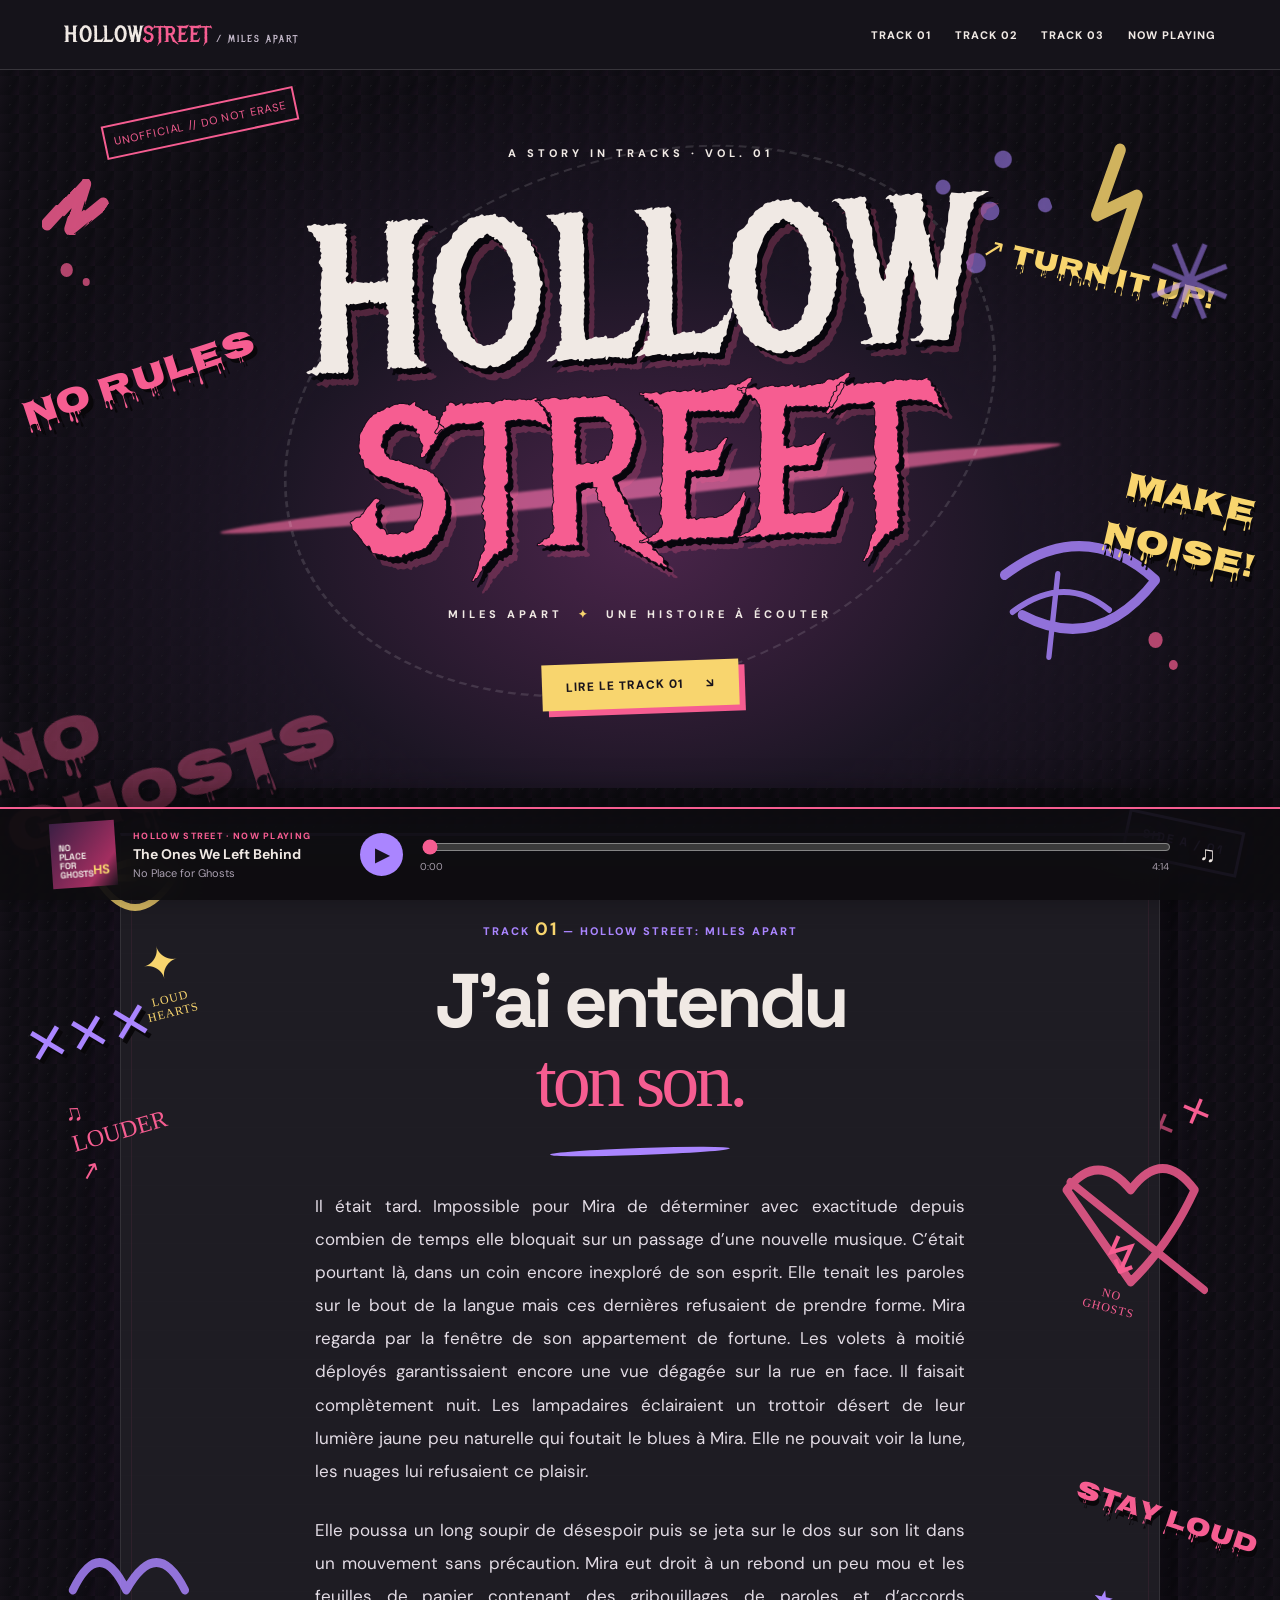
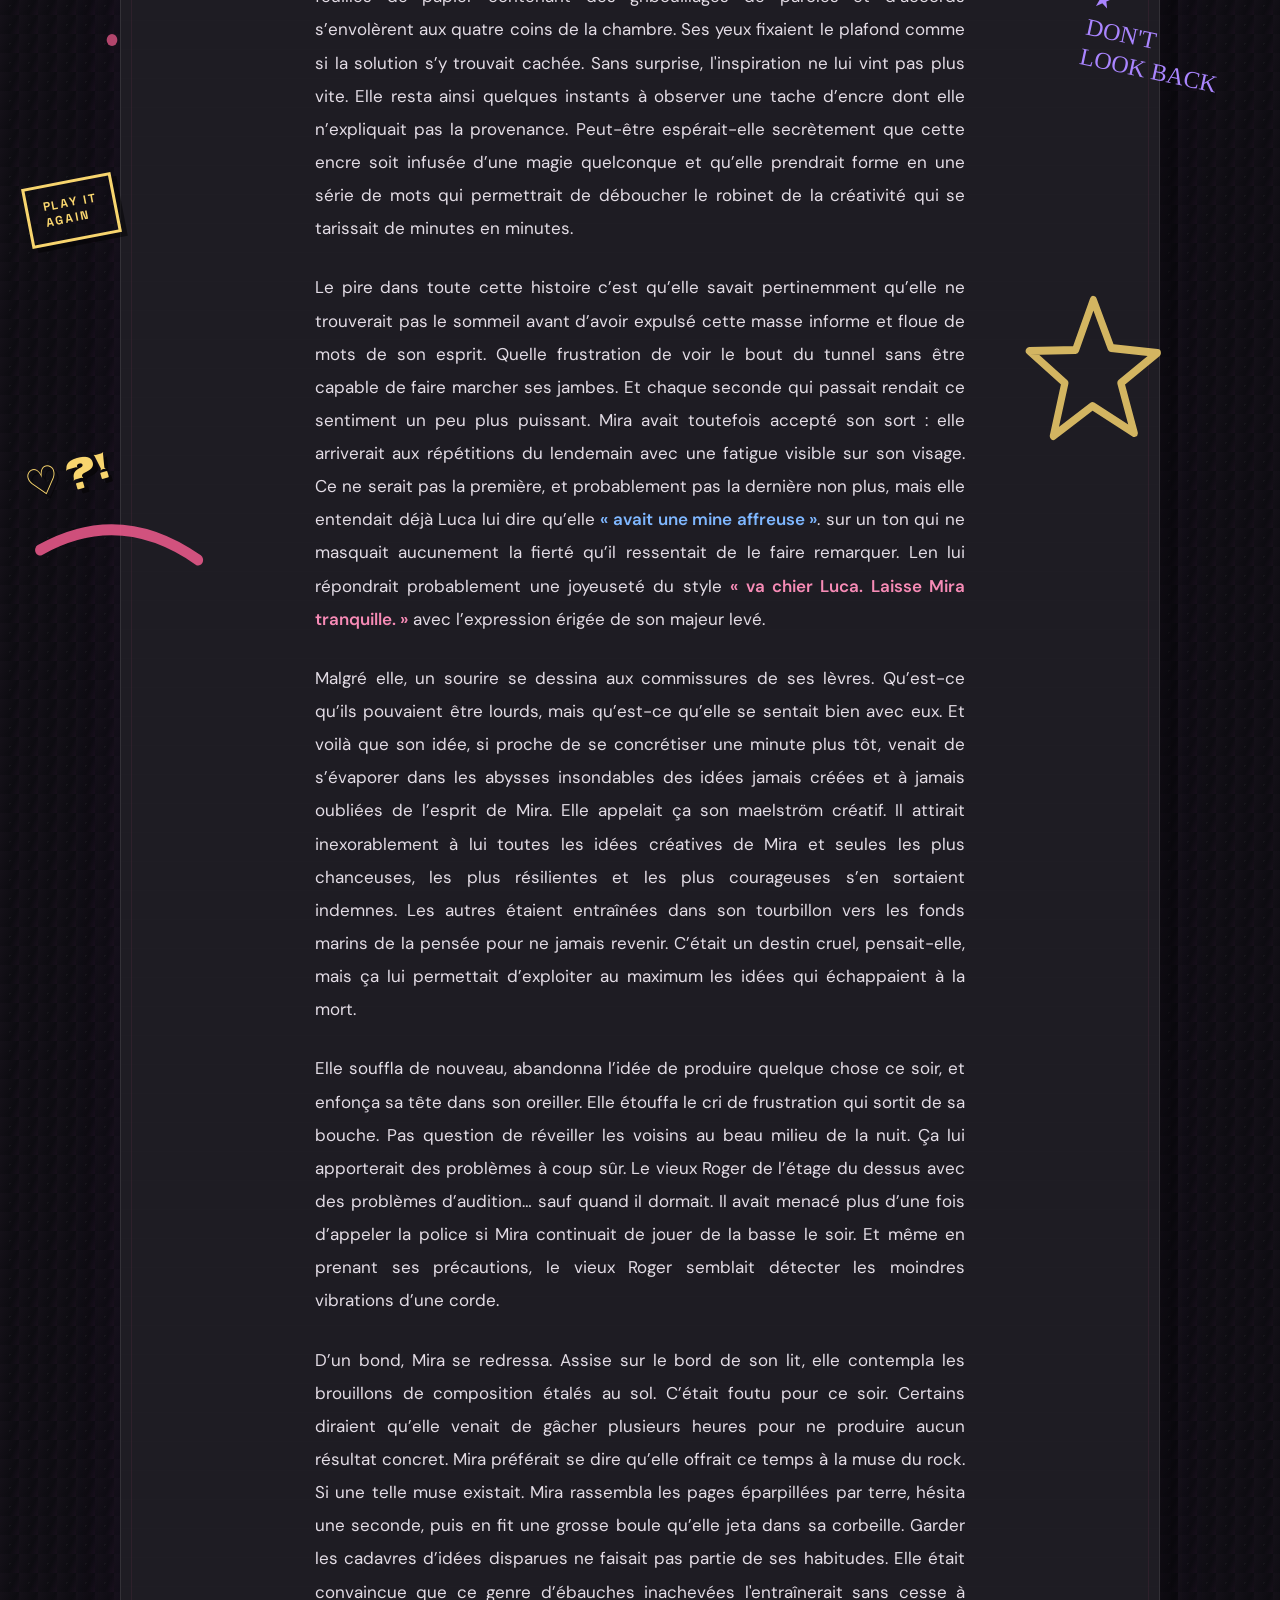
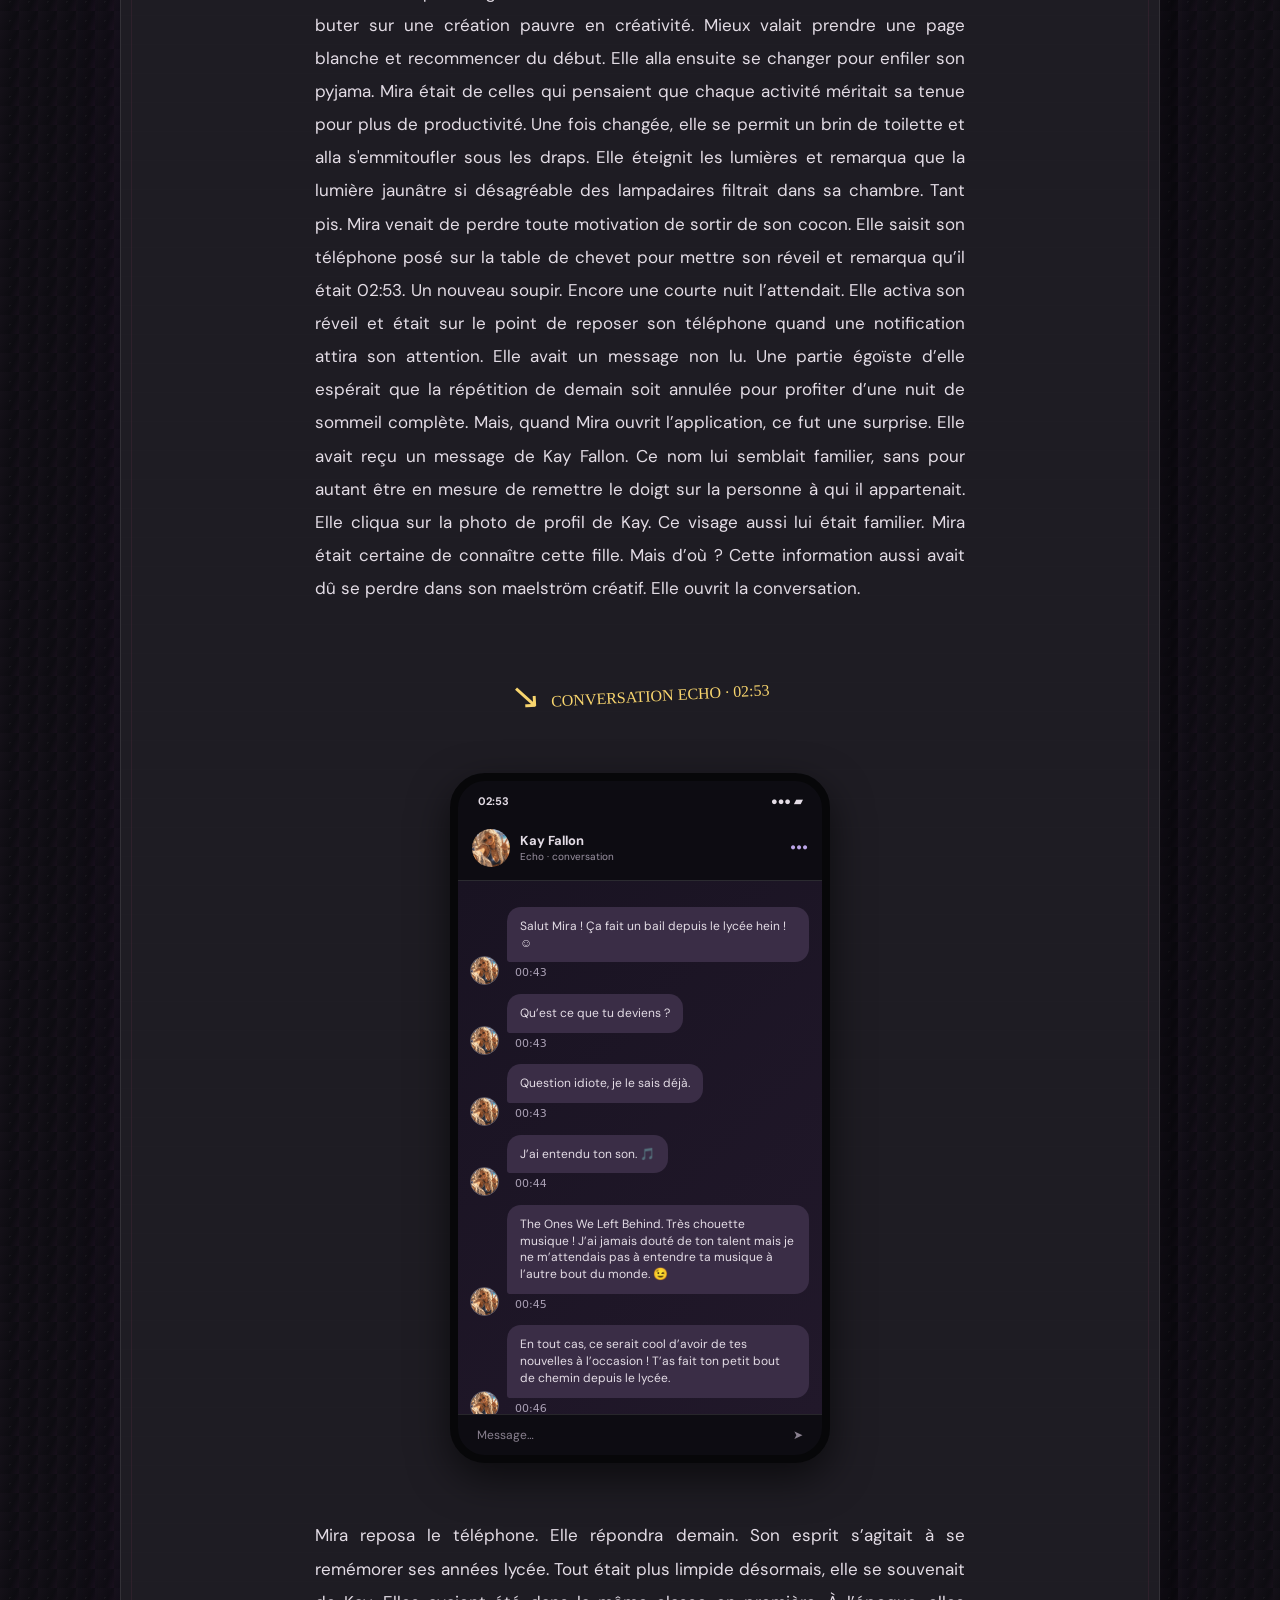
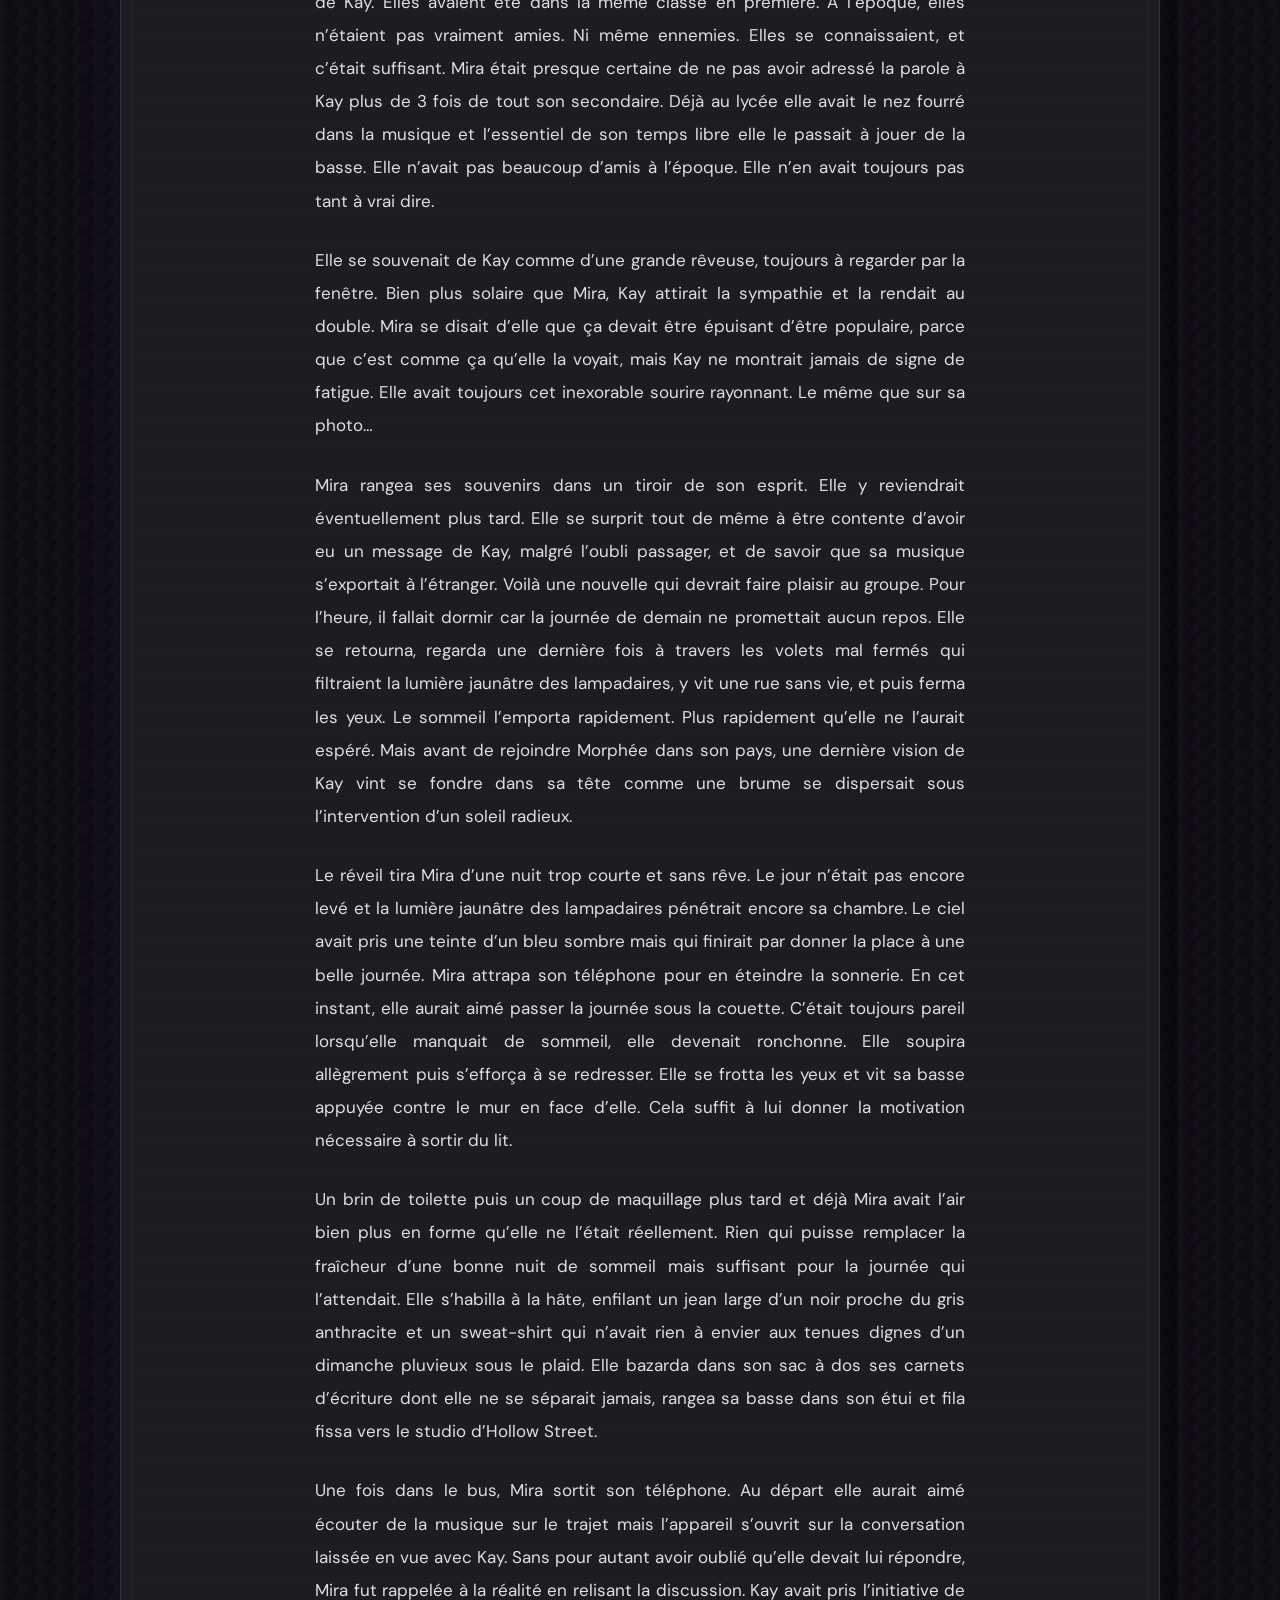
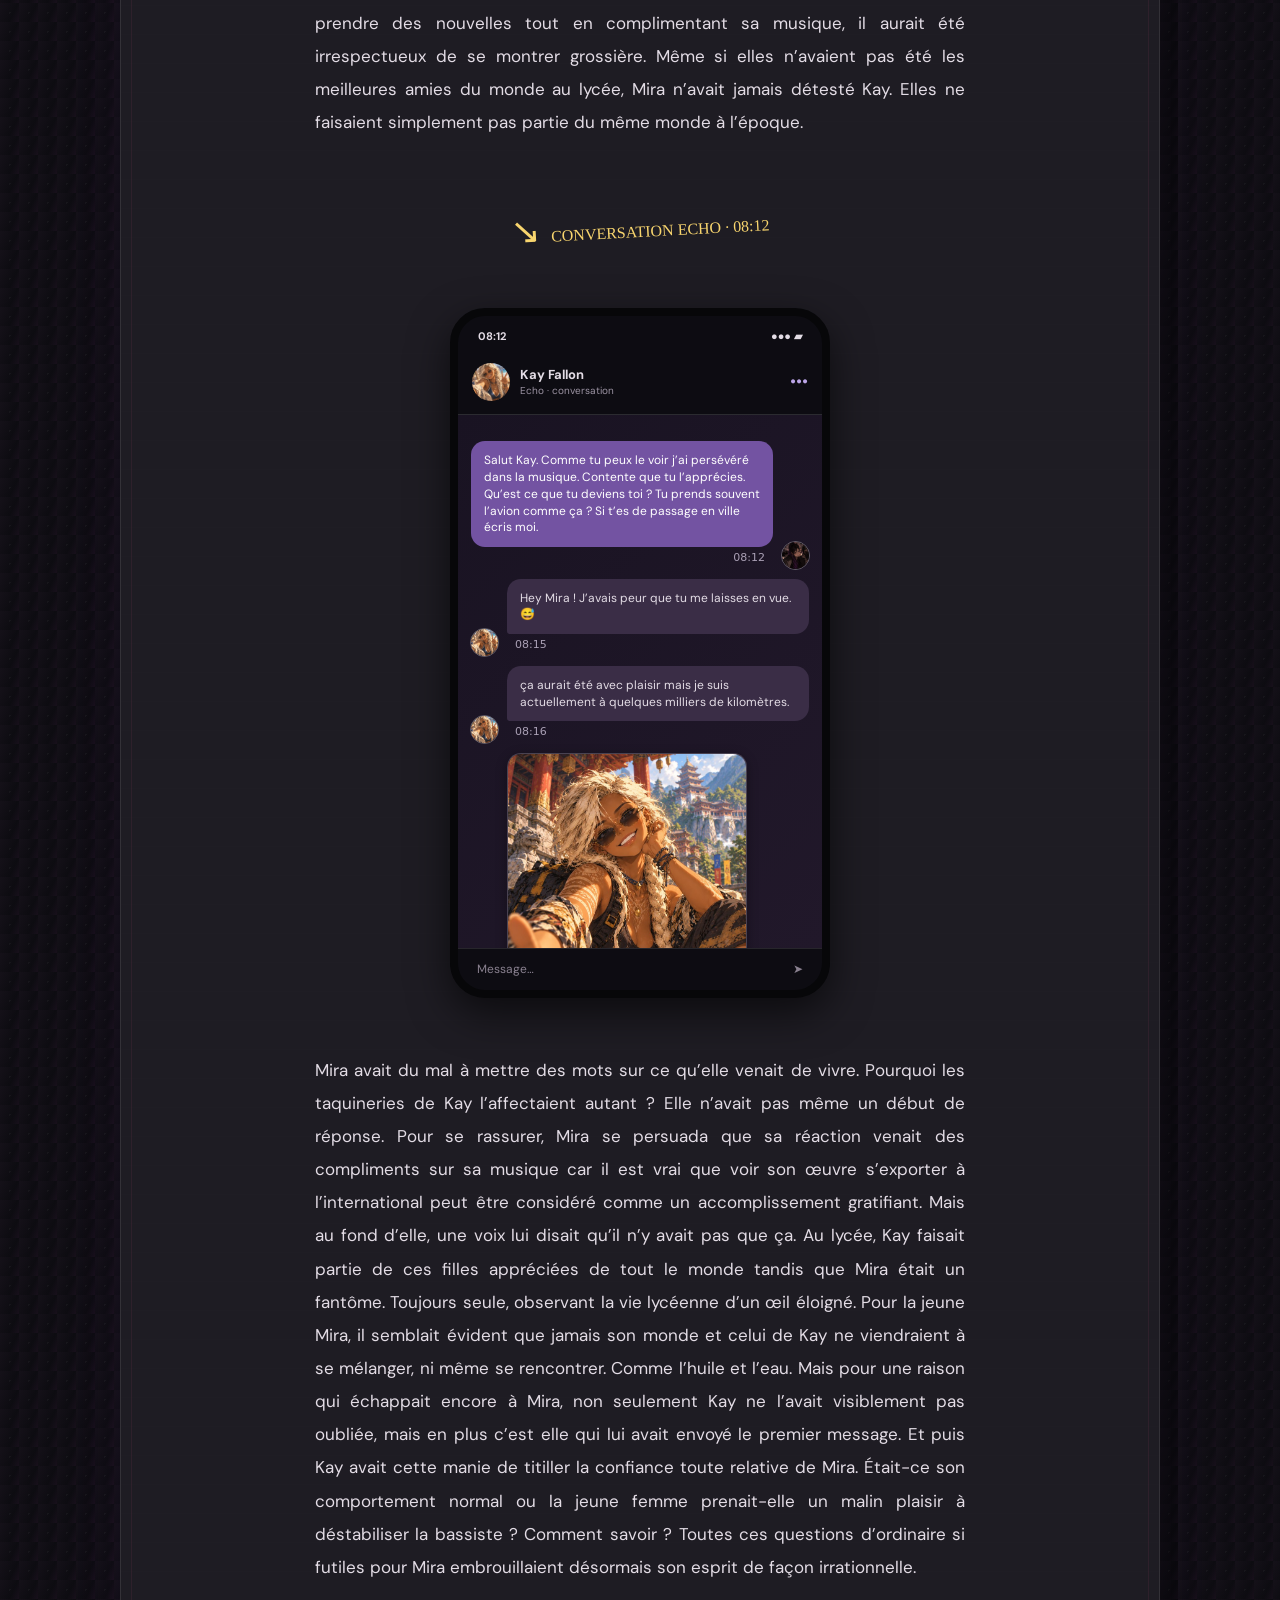
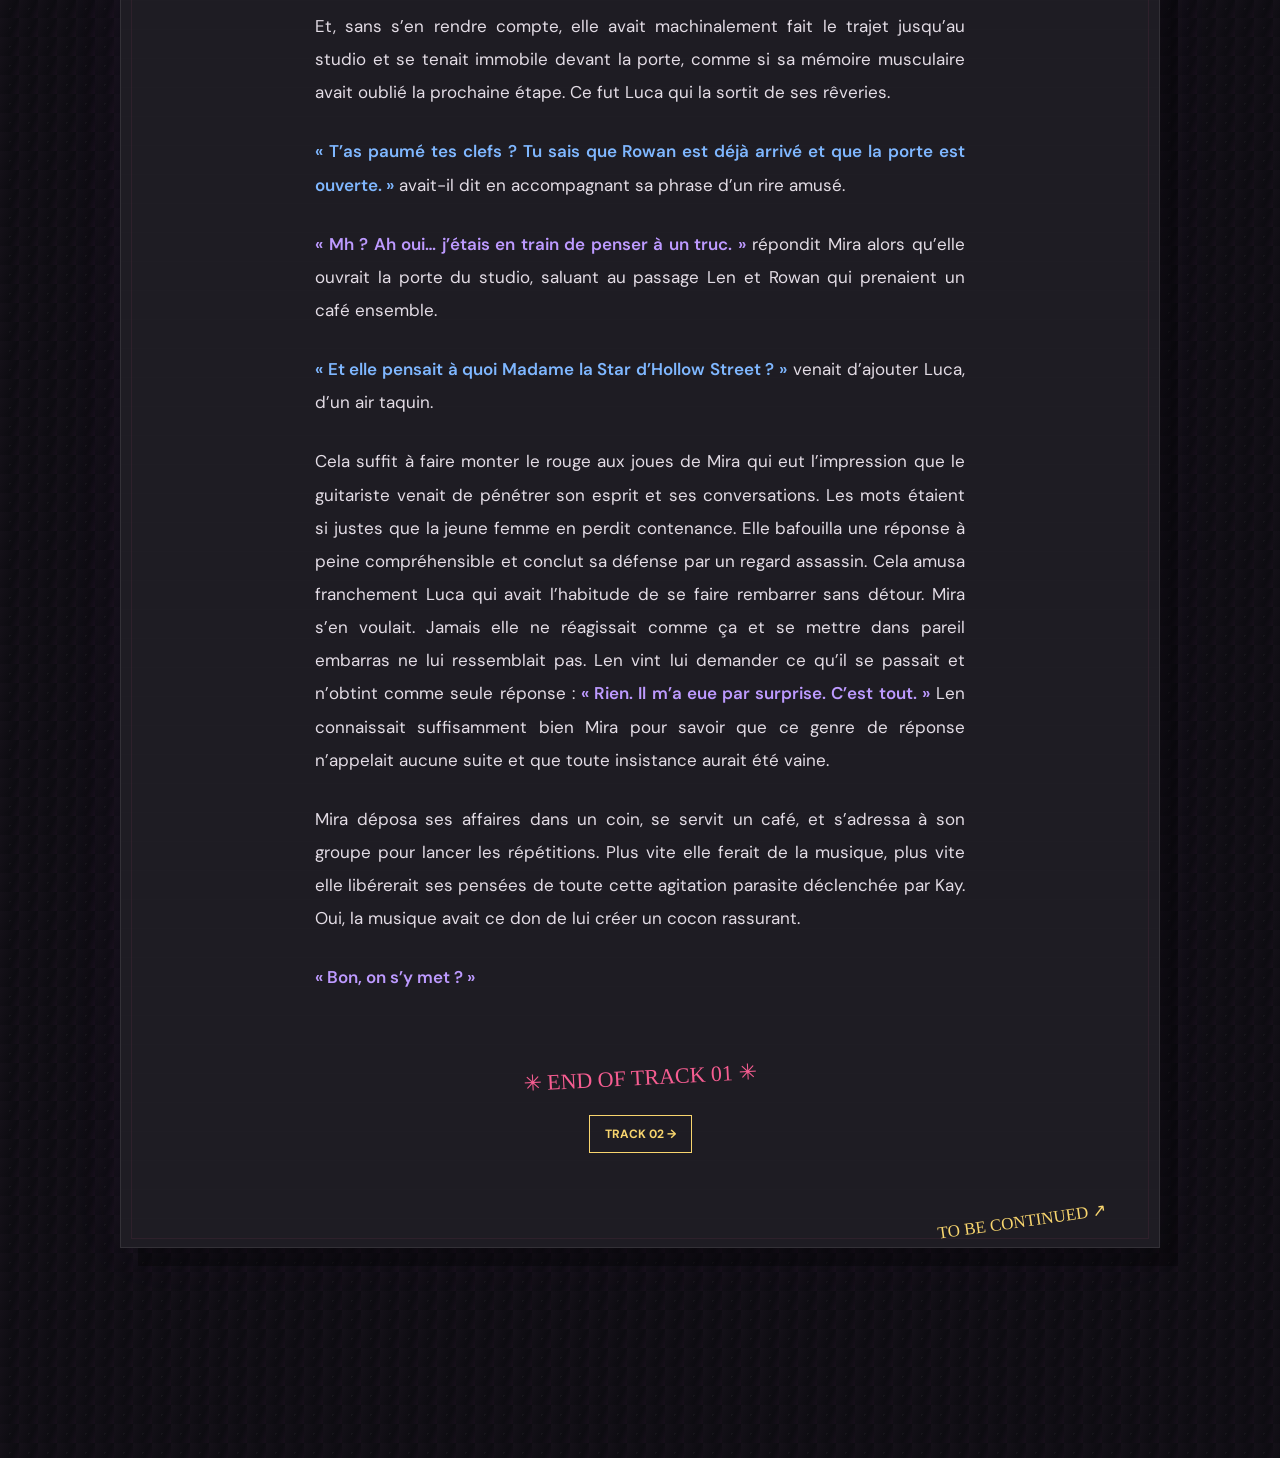
==== commit 537b08e7: "Add files via upload" ====
--- a/index.html
+++ b/index.html
@@ -43,8 +43,8 @@
 <span class="v-sticker v-sticker-one">SIDE A / 01</span>
 <span class="v-sticker v-sticker-two">PLAY IT<br/>AGAIN</span>
 </div>
-<header class="topbar"><a class="brand" href="#top">HOLLOW<span>STREET</span><small> / MILES APART</small></a><nav><a href="#track">TRACK 01</a><a href="#music">NOW PLAYING</a></nav></header>
+<header class="topbar"><a class="brand" href="#top">HOLLOW<span>STREET</span><small> / MILES APART</small></a><nav><a href="#track">TRACK 01</a><a href="track02.html">TRACK 02</a><a href="track03.html">TRACK 03</a><a href="#music">NOW PLAYING</a></nav></header>
 <main id="top"><section class="hero"><div class="stamp">UNOFFICIAL // DO NOT ERASE</div><div aria-hidden="true" class="hero-stroke"></div><div aria-hidden="true" class="hero-splatter"></div><p class="eyebrow">A STORY IN TRACKS · VOL. 01</p><h1>HOLLOW<br/><em>STREET</em></h1><div aria-hidden="true" class="scribble">↗ TURN IT UP!</div><p class="subtitle">MILES APART <span>✦</span> UNE HISTOIRE À ÉCOUTER</p><a class="start" href="#track">LIRE LE TRACK 01 <span>↘</span></a></section>
-<section class="reading" id="track"><div aria-hidden="true" class="margin-note left">♫<br/>LOUDER<br/>↗</div><div aria-hidden="true" class="margin-note right">★<br/>DON'T<br/>LOOK BACK</div><div aria-hidden="true" class="reading-doodle reading-doodle-left">✦<small>LOUD<br/>HEARTS</small></div><div aria-hidden="true" class="reading-doodle reading-doodle-right">↯<small>NO<br/>GHOSTS</small></div><div class="chapter-head"><p>TRACK <strong>01</strong> <span>—</span> HOLLOW STREET: MILES APART</p><h2>J'ai entendu<br/><i>ton son.</i></h2><div class="marker-line"></div></div><article class="prose"><p class="">Il était tard. Impossible pour Mira de déterminer avec exactitude depuis combien de temps elle bloquait sur un passage d’une nouvelle musique. C’était pourtant là, dans un coin encore inexploré de son esprit. Elle tenait les paroles sur le bout de la langue mais ces dernières refusaient de prendre forme. Mira regarda par la fenêtre de son appartement de fortune. Les volets à moitié déployés garantissaient encore une vue dégagée sur la rue en face. Il faisait complètement nuit. Les lampadaires éclairaient un trottoir désert de leur lumière jaune peu naturelle qui foutait le blues à Mira. Elle ne pouvait voir la lune, les nuages lui refusaient ce plaisir.</p><p class="">Elle poussa un long soupir de désespoir puis se jeta sur le dos sur son lit dans un mouvement sans précaution. Mira eut droit à un rebond un peu mou et les feuilles de papier contenant des gribouillages de paroles et d’accords s’envolèrent aux quatre coins de la chambre. Ses yeux fixaient le plafond comme si la solution s’y trouvait cachée. Sans surprise, l'inspiration ne lui vint pas plus vite. Elle resta ainsi quelques instants à observer une tache d’encre dont elle n’expliquait pas la provenance. Peut-être espérait-elle secrètement que cette encre soit infusée d’une magie quelconque et qu’elle prendrait forme en une série de mots qui permettrait de déboucher le robinet de la créativité qui se tarissait de minutes en minutes. </p><p class="">Le pire dans toute cette histoire c’est qu’elle savait pertinemment qu’elle ne trouverait pas le sommeil avant d’avoir expulsé cette masse informe et floue de mots de son esprit. Quelle frustration de voir le bout du tunnel sans être capable de faire marcher ses jambes. Et chaque seconde qui passait rendait ce sentiment un peu plus puissant. Mira avait toutefois accepté son sort : elle arriverait aux répétitions du lendemain avec une fatigue visible sur son visage. Ce ne serait pas la première, et probablement pas la dernière non plus, mais elle entendait déjà Luca lui dire qu’elle <span class="voice voice-luca">« avait une mine affreuse »</span>. sur un ton qui ne masquait aucunement la fierté qu’il ressentait de le faire remarquer. Len lui répondrait probablement une joyeuseté du style <span class="voice voice-len">« va chier Luca. Laisse Mira tranquille. »</span> avec l’expression érigée de son majeur levé. </p><p class="">Malgré elle, un sourire se dessina aux commissures de ses lèvres. Qu’est-ce qu’ils pouvaient être lourds, mais qu’est-ce qu’elle se sentait bien avec eux. Et voilà que son idée, si proche de se concrétiser une minute plus tôt, venait de s’évaporer dans les abysses insondables des idées jamais créées et à jamais oubliées de l’esprit de Mira. Elle appelait ça son maelström créatif. Il attirait inexorablement à lui toutes les idées créatives de Mira et seules les plus chanceuses, les plus résilientes et les plus courageuses s’en sortaient indemnes. Les autres étaient entraînées dans son tourbillon vers les fonds marins de la pensée pour ne jamais revenir. C’était un destin cruel, pensait-elle, mais ça lui permettait d’exploiter au maximum les idées qui échappaient à la mort.</p><p class="">Elle souffla de nouveau, abandonna l’idée de produire quelque chose ce soir, et enfonça sa tête dans son oreiller. Elle étouffa le cri de frustration qui sortit de sa bouche. Pas question de réveiller les voisins au beau milieu de la nuit. Ça lui apporterait des problèmes à coup sûr. Le vieux Roger de l’étage du dessus avec des problèmes d’audition… sauf quand il dormait. Il avait menacé plus d’une fois d’appeler la police si Mira continuait de jouer de la basse le soir. Et même en prenant ses précautions, le vieux Roger semblait détecter les moindres vibrations d’une corde. </p><p class="">D’un bond, Mira se redressa. Assise sur le bord de son lit, elle contempla les brouillons de composition étalés au sol. C’était foutu pour ce soir. Certains diraient qu’elle venait de gâcher plusieurs heures pour ne produire aucun résultat concret. Mira préférait se dire qu’elle offrait ce temps à la muse du rock. Si une telle muse existait. Mira rassembla les pages éparpillées par terre, hésita une seconde, puis en fit une grosse boule qu’elle jeta dans sa corbeille. Garder les cadavres d’idées disparues ne faisait pas partie de ses habitudes. Elle était convaincue que ce genre d’ébauches inachevées l'entraînerait sans cesse à buter sur une création pauvre en créativité. Mieux valait prendre une page blanche et recommencer du début. Elle alla ensuite se changer pour enfiler son pyjama. Mira était de celles qui pensaient que chaque activité méritait sa tenue pour plus de productivité. Une fois changée, elle se permit un brin de toilette et alla s'emmitoufler sous les draps. Elle éteignit les lumières et remarqua que la lumière jaunâtre si désagréable des lampadaires filtrait dans sa chambre. Tant pis. Mira venait de perdre toute motivation de sortir de son cocon. Elle saisit son téléphone posé sur la table de chevet pour mettre son réveil et remarqua qu’il était 02:53. Un nouveau soupir. Encore une courte nuit l’attendait. Elle activa son réveil et était sur le point de reposer son téléphone quand une notification attira son attention. Elle avait un message non lu. Une partie égoïste d’elle espérait que la répétition de demain soit annulée pour profiter d’une nuit de sommeil complète. Mais, quand Mira ouvrit l’application, ce fut une surprise. Elle avait reçu un message de Kay Fallon. Ce nom lui semblait familier, sans pour autant être en mesure de remettre le doigt sur la personne à qui il appartenait. Elle cliqua sur la photo de profil de Kay. Ce visage aussi lui était familier. Mira était certaine de connaître cette fille. Mais d’où ? Cette information aussi avait dû se perdre dans son maelström créatif. Elle ouvrit la conversation.</p><div class="chat-intro"><span class="doodle">↘</span><span>CONVERSATION ECHO · 02:53</span></div><section aria-label="Conversation Echo entre Mira et Kay" class="phone"><div class="phone-top"><span>02:53</span><span>●●● ▰</span></div><div class="phone-title"><span class="avatar"><img alt="Photo de profil de Kay" src="assets/avatar-kay.jpg"/></span><div><strong>Kay Fallon</strong><small>Echo · conversation</small></div><span class="dots">•••</span></div><div class="messages"><div class="msg-wrap received"><div class="message-row"><img alt="Photo de profil de Kay" class="message-avatar" loading="lazy" src="assets/avatar-kay.jpg"/><div class="message-content"><div class="bubble incoming">Salut Mira ! Ça fait un bail depuis le lycée hein ! ☺️</div><small class="msg-time">00:43</small></div></div></div><div class="msg-wrap received"><div class="message-row"><img alt="Photo de profil de Kay" class="message-avatar" loading="lazy" src="assets/avatar-kay.jpg"/><div class="message-content"><div class="bubble incoming">Qu’est ce que tu deviens ?</div><small class="msg-time">00:43</small></div></div></div><div class="msg-wrap received"><div class="message-row"><img alt="Photo de profil de Kay" class="message-avatar" loading="lazy" src="assets/avatar-kay.jpg"/><div class="message-content"><div class="bubble incoming">Question idiote, je le sais déjà.</div><small class="msg-time">00:43</small></div></div></div><div class="msg-wrap received"><div class="message-row"><img alt="Photo de profil de Kay" class="message-avatar" loading="lazy" src="assets/avatar-kay.jpg"/><div class="message-content"><div class="bubble incoming">J’ai entendu ton son. 🎵</div><small class="msg-time">00:44</small></div></div></div><div class="msg-wrap received"><div class="message-row"><img alt="Photo de profil de Kay" class="message-avatar" loading="lazy" src="assets/avatar-kay.jpg"/><div class="message-content"><div class="bubble incoming">The Ones We Left Behind. Très chouette musique ! J’ai jamais douté de ton talent mais je ne m’attendais pas à entendre ta musique à l’autre bout du monde. 😉</div><small class="msg-time">00:45</small></div></div></div><div class="msg-wrap received"><div class="message-row"><img alt="Photo de profil de Kay" class="message-avatar" loading="lazy" src="assets/avatar-kay.jpg"/><div class="message-content"><div class="bubble incoming">En tout cas, ce serait cool d’avoir de tes nouvelles à l’occasion ! T’as fait ton petit bout de chemin depuis le lycée.</div><small class="msg-time">00:46</small></div></div></div><div class="msg-wrap received"><div class="message-row"><img alt="Photo de profil de Kay" class="message-avatar" loading="lazy" src="assets/avatar-kay.jpg"/><div class="message-content"><div class="bubble incoming">Hésite pas à m’écrire si le cœur t’en dit. En attendant je te laisse, j’ai un avion qui m’attend ! ✈️</div><small class="msg-time">00:47</small></div></div></div><div class="msg-wrap photo-message received"><div class="message-row"><img alt="Photo de profil de Kay" class="message-avatar" loading="lazy" src="assets/avatar-kay.jpg"/><div class="message-content"><a aria-label="Ouvrir Photo de Kay sur le tarmac" class="echo-photo" href="assets/kay-airport.jpg" rel="noopener" target="_blank"><img alt="Photo de Kay sur le tarmac" loading="lazy" src="assets/kay-airport.jpg"/></a><small class="msg-time">00:47</small></div></div></div></div><div class="phone-bottom"><span>Message…</span><span>➤</span></div></section><p class="">Mira reposa le téléphone. Elle répondra demain. Son esprit s’agitait à se remémorer ses années lycée. Tout était plus limpide désormais, elle se souvenait de Kay. Elles avaient été dans la même classe en première. À l’époque, elles n’étaient pas vraiment amies. Ni même ennemies. Elles se connaissaient, et c’était suffisant. Mira était presque certaine de ne pas avoir adressé la parole à Kay plus de 3 fois de tout son secondaire. Déjà au lycée elle avait le nez fourré dans la musique et l’essentiel de son temps libre elle le passait à jouer de la basse. Elle n’avait pas beaucoup d’amis à l’époque. Elle n’en avait toujours pas tant à vrai dire. </p><p class="">Elle se souvenait de Kay comme d’une grande rêveuse, toujours à regarder par la fenêtre. Bien plus solaire que Mira, Kay attirait la sympathie et la rendait au double. Mira se disait d’elle que ça devait être épuisant d’être populaire, parce que c’est comme ça qu’elle la voyait, mais Kay ne montrait jamais de signe de fatigue. Elle avait toujours cet inexorable sourire rayonnant. Le même que sur sa photo… </p><p class="">Mira rangea ses souvenirs dans un tiroir de son esprit. Elle y reviendrait éventuellement plus tard. Elle se surprit tout de même à être contente d’avoir eu un message de Kay, malgré l’oubli passager, et de savoir que sa musique s’exportait à l’étranger. Voilà une nouvelle qui devrait faire plaisir au groupe. Pour l’heure, il fallait dormir car la journée de demain ne promettait aucun repos. Elle se retourna, regarda une dernière fois à travers les volets mal fermés qui filtraient la lumière jaunâtre des lampadaires, y vit une rue sans vie, et puis ferma les yeux. Le sommeil l’emporta rapidement. Plus rapidement qu’elle ne l’aurait espéré. Mais avant de rejoindre Morphée dans son pays, une dernière vision de Kay vint se fondre dans sa tête comme une brume se dispersait sous l’intervention d’un soleil radieux. </p><p class="">Le réveil tira Mira d’une nuit trop courte et sans rêve. Le jour n’était pas encore levé et la lumière jaunâtre des lampadaires pénétrait encore sa chambre. Le ciel avait pris une teinte d’un bleu sombre mais qui finirait par donner la place à une belle journée. Mira attrapa son téléphone pour en éteindre la sonnerie. En cet instant, elle aurait aimé passer la journée sous la couette. C’était toujours pareil lorsqu’elle manquait de sommeil, elle devenait ronchonne. Elle soupira allègrement puis s’efforça à se redresser. Elle se frotta les yeux et vit sa basse appuyée contre le mur en face d’elle. Cela suffit à lui donner la motivation nécessaire à sortir du lit. </p><p class="">Un brin de toilette puis un coup de maquillage plus tard et déjà Mira avait l’air bien plus en forme qu’elle ne l’était réellement. Rien qui puisse remplacer la fraîcheur d’une bonne nuit de sommeil mais suffisant pour la journée qui l’attendait. Elle s’habilla à la hâte, enfilant un jean large d’un noir proche du gris anthracite et un sweat-shirt qui n’avait rien à envier aux tenues dignes d’un dimanche pluvieux sous le plaid. Elle bazarda dans son sac à dos ses carnets d’écriture dont elle ne se séparait jamais, rangea sa basse dans son étui et fila fissa vers le studio d’Hollow Street. </p><p class="">Une fois dans le bus, Mira sortit son téléphone. Au départ elle aurait aimé écouter de la musique sur le trajet mais l’appareil s’ouvrit sur la conversation laissée en vue avec Kay. Sans pour autant avoir oublié qu’elle devait lui répondre, Mira fut rappelée à la réalité en relisant la discussion. Kay avait pris l’initiative de prendre des nouvelles tout en complimentant sa musique, il aurait été irrespectueux de se montrer grossière. Même si elles n’avaient pas été les meilleures amies du monde au lycée, Mira n’avait jamais détesté Kay. Elles ne faisaient simplement pas partie du même monde à l’époque. </p><div class="chat-intro"><span class="doodle">↘</span><span>CONVERSATION ECHO · 08:12</span></div><section aria-label="Conversation Echo entre Mira et Kay" class="phone"><div class="phone-top"><span>08:12</span><span>●●● ▰</span></div><div class="phone-title"><span class="avatar"><img alt="Photo de profil de Kay" src="assets/avatar-kay.jpg"/></span><div><strong>Kay Fallon</strong><small>Echo · conversation</small></div><span class="dots">•••</span></div><div class="messages"><div class="msg-wrap sent"><div class="message-row"><img alt="Photo de profil de Mira" class="message-avatar" loading="lazy" src="assets/avatar-mira.jpg"/><div class="message-content"><div class="bubble outgoing">Salut Kay. Comme tu peux le voir j’ai persévéré dans la musique. Contente que tu l’apprécies. Qu’est ce que tu deviens toi ? Tu prends souvent l’avion comme ça ? Si t’es de passage en ville écris moi.</div><small class="msg-time">08:12</small></div></div></div><div class="msg-wrap received"><div class="message-row"><img alt="Photo de profil de Kay" class="message-avatar" loading="lazy" src="assets/avatar-kay.jpg"/><div class="message-content"><div class="bubble incoming">Hey Mira ! J’avais peur que tu me laisses en vue. 😅</div><small class="msg-time">08:15</small></div></div></div><div class="msg-wrap received"><div class="message-row"><img alt="Photo de profil de Kay" class="message-avatar" loading="lazy" src="assets/avatar-kay.jpg"/><div class="message-content"><div class="bubble incoming">ça aurait été avec plaisir mais je suis actuellement à quelques milliers de kilomètres.</div><small class="msg-time">08:16</small></div></div></div><div class="msg-wrap photo-message received"><div class="message-row"><img alt="Photo de profil de Kay" class="message-avatar" loading="lazy" src="assets/avatar-kay.jpg"/><div class="message-content"><a aria-label="Ouvrir Photo de Kay devant le temple en Chine" class="echo-photo" href="assets/kay-china.jpg" rel="noopener" target="_blank"><img alt="Photo de Kay devant le temple en Chine" loading="lazy" src="assets/kay-china.jpg"/></a><small class="msg-time">08:16</small></div></div></div><div class="msg-wrap sent"><div class="message-row"><img alt="Photo de profil de Mira" class="message-avatar" loading="lazy" src="assets/avatar-mira.jpg"/><div class="message-content"><div class="bubble outgoing">Sacrée vue ! Tu es où ?</div><small class="msg-time">08:17</small></div></div></div><div class="msg-wrap received"><div class="message-row"><img alt="Photo de profil de Kay" class="message-avatar" loading="lazy" src="assets/avatar-kay.jpg"/><div class="message-content"><div class="bubble incoming">Je visite un temple quelque part au milieu de la Chine. C’est tellement dépaysant.</div><small class="msg-time">08:19</small></div></div></div><div class="msg-wrap received"><div class="message-row"><img alt="Photo de profil de Kay" class="message-avatar" loading="lazy" src="assets/avatar-kay.jpg"/><div class="message-content"><div class="bubble incoming">T’as déjà fait la Chine ? 🇨🇳</div><small class="msg-time">08:19</small></div></div></div><div class="msg-wrap sent"><div class="message-row"><img alt="Photo de profil de Mira" class="message-avatar" loading="lazy" src="assets/avatar-mira.jpg"/><div class="message-content"><div class="bubble outgoing">Non. J’ai pas trop le temps.</div><small class="msg-time">08:20</small></div></div></div><div class="msg-wrap received"><div class="message-row"><img alt="Photo de profil de Kay" class="message-avatar" loading="lazy" src="assets/avatar-kay.jpg"/><div class="message-content"><div class="bubble incoming">Ahaha t’auras qu’à te joindre à moi la prochaine fois. 😉</div><small class="msg-time">08:23</small></div></div></div><div class="msg-wrap received"><div class="message-row"><img alt="Photo de profil de Kay" class="message-avatar" loading="lazy" src="assets/avatar-kay.jpg"/><div class="message-content"><div class="bubble incoming">Pas mal ton groupe d’ailleurs. J’ai pu écouter ton album c’est vraiment cool ! 🤘🏾</div><small class="msg-time">08:23</small></div></div></div><div class="msg-wrap received"><div class="message-row"><img alt="Photo de profil de Kay" class="message-avatar" loading="lazy" src="assets/avatar-kay.jpg"/><div class="message-content"><div class="bubble incoming">C’est toi qui chante ? Sacrée voix. Qui aurait deviné que la solitaire du lycée cachait ça sous sa capuche ?</div><small class="msg-time">08:24</small></div></div></div><div class="msg-wrap sent"><div class="message-row"><img alt="Photo de profil de Mira" class="message-avatar" loading="lazy" src="assets/avatar-mira.jpg"/><div class="message-content"><div class="bubble outgoing">Ah merci. C’est Luca qui m’a poussée à prendre le micro.</div><small class="msg-time">08:25</small></div></div></div><div class="msg-wrap received"><div class="message-row"><img alt="Photo de profil de Kay" class="message-avatar" loading="lazy" src="assets/avatar-kay.jpg"/><div class="message-content"><div class="bubble incoming">Luca ? C’est ton mec ? 😏</div><small class="msg-time">08:27</small></div></div></div><div class="msg-wrap sent"><div class="message-row"><img alt="Photo de profil de Mira" class="message-avatar" loading="lazy" src="assets/avatar-mira.jpg"/><div class="message-content"><div class="bubble outgoing">QUOI ? Luca ? Non non non ! Pas du tout ! C’est le guitariste du groupe. Y’a rien entre nous.</div><small class="msg-time">08:28</small></div></div></div><div class="msg-wrap received"><div class="message-row"><img alt="Photo de profil de Kay" class="message-avatar" loading="lazy" src="assets/avatar-kay.jpg"/><div class="message-content"><div class="bubble incoming">Ahahaha ! 🤣</div><small class="msg-time">08:29</small></div></div></div><div class="msg-wrap received"><div class="message-row"><img alt="Photo de profil de Kay" class="message-avatar" loading="lazy" src="assets/avatar-kay.jpg"/><div class="message-content"><div class="bubble incoming">Tranquille ma belle ! Je te taquine. Mais avec le succès de ton groupe tu dois avoir la côte. 😏</div><small class="msg-time">08:30</small></div></div></div><div class="msg-wrap received"><div class="message-row"><img alt="Photo de profil de Kay" class="message-avatar" loading="lazy" src="assets/avatar-kay.jpg"/><div class="message-content"><div class="bubble incoming">Alors ? Lequel a eu le droit à la star de Hollow Street ? 🤭</div><small class="msg-time">08:31</small></div></div></div><div class="msg-wrap sent"><div class="message-row"><img alt="Photo de profil de Mira" class="message-avatar" loading="lazy" src="assets/avatar-mira.jpg"/><div class="message-content"><div class="bubble outgoing">Personne.</div><small class="msg-time">08:31</small></div></div></div><div class="msg-wrap sent"><div class="message-row"><img alt="Photo de profil de Mira" class="message-avatar" loading="lazy" src="assets/avatar-mira.jpg"/><div class="message-content"><div class="bubble outgoing">Je veux dire, y’a personne qui m’intéresse.</div><small class="msg-time">08:32</small></div></div></div><div class="msg-wrap sent"><div class="message-row"><img alt="Photo de profil de Mira" class="message-avatar" loading="lazy" src="assets/avatar-mira.jpg"/><div class="message-content"><div class="bubble outgoing">Et en plus j’ai pas le temps pour ça. Avec la musique, tout ça tout ça…</div><small class="msg-time">08:33</small></div></div></div><div class="msg-wrap received"><div class="message-row"><img alt="Photo de profil de Kay" class="message-avatar" loading="lazy" src="assets/avatar-kay.jpg"/><div class="message-content"><div class="bubble incoming">Ahaha ! Je pensais pas que ça marcherait deux fois de suite.</div><small class="msg-time">08:35</small></div></div></div><div class="msg-wrap received"><div class="message-row"><img alt="Photo de profil de Kay" class="message-avatar" loading="lazy" src="assets/avatar-kay.jpg"/><div class="message-content"><div class="bubble incoming">Mais c’est bon à savoir. 😏</div><small class="msg-time">08:36</small></div></div></div><div class="msg-wrap sent"><div class="message-row"><img alt="Photo de profil de Mira" class="message-avatar" loading="lazy" src="assets/avatar-mira.jpg"/><div class="message-content"><div class="bubble outgoing">T’es trop nulle !</div><small class="msg-time">08:37</small></div></div></div><div class="msg-wrap photo-message sent"><div class="message-row"><img alt="Photo de profil de Mira" class="message-avatar" loading="lazy" src="assets/avatar-mira.jpg"/><div class="message-content"><a aria-label="Ouvrir Photo de Mira dans le bus" class="echo-photo" href="assets/mira-bus.jpg" rel="noopener" target="_blank"><img alt="Photo de Mira dans le bus" loading="lazy" src="assets/mira-bus.jpg"/></a><small class="msg-time">08:38</small></div></div></div><div class="msg-wrap sent"><div class="message-row"><img alt="Photo de profil de Mira" class="message-avatar" loading="lazy" src="assets/avatar-mira.jpg"/><div class="message-content"><div class="bubble outgoing">Bon je dois te laisser. Le prochain arrêt est le mien. À la prochaine !</div><small class="msg-time">08:40</small></div></div></div><div class="msg-wrap received"><div class="message-row"><img alt="Photo de profil de Kay" class="message-avatar" loading="lazy" src="assets/avatar-kay.jpg"/><div class="message-content"><div class="bubble incoming">À bientôt Mira ! J’ai hâte de te lire de nouveau. 😘</div><small class="msg-time">08:41</small></div></div></div></div><div class="phone-bottom"><span>Message…</span><span>➤</span></div></section><p class="">Mira avait du mal à mettre des mots sur ce qu’elle venait de vivre. Pourquoi les taquineries de Kay l’affectaient autant ? Elle n’avait pas même un début de réponse. Pour se rassurer, Mira se persuada que sa réaction venait des compliments sur sa musique car il est vrai que voir son œuvre s’exporter à l’international peut être considéré comme un accomplissement gratifiant. Mais au fond d’elle, une voix lui disait qu’il n’y avait pas que ça. Au lycée, Kay faisait partie de ces filles appréciées de tout le monde tandis que Mira était un fantôme. Toujours seule, observant la vie lycéenne d’un œil éloigné. Pour la jeune Mira, il semblait évident que jamais son monde et celui de Kay ne viendraient à se mélanger, ni même se rencontrer. Comme l’huile et l’eau. Mais pour une raison qui échappait encore à Mira, non seulement Kay ne l’avait visiblement pas oubliée, mais en plus c’est elle qui lui avait envoyé le premier message. Et puis Kay avait cette manie de titiller la confiance toute relative de Mira. Était-ce son comportement normal ou la jeune femme prenait-elle un malin plaisir à déstabiliser la bassiste ? Comment savoir ? Toutes ces questions d’ordinaire si futiles pour Mira embrouillaient désormais son esprit de façon irrationnelle. </p><p class="">Et, sans s’en rendre compte, elle avait machinalement fait le trajet jusqu’au studio et se tenait immobile devant la porte, comme si sa mémoire musculaire avait oublié la prochaine étape. Ce fut Luca qui la sortit de ses rêveries. </p><p class=""><span class="voice voice-luca">« T’as paumé tes clefs ? Tu sais que Rowan est déjà arrivé et que la porte est ouverte. »</span> avait-il dit en accompagnant sa phrase d’un rire amusé. </p><p class=""><span class="voice voice-mira">« Mh ? Ah oui… j’étais en train de penser à un truc. »</span> répondit Mira alors qu’elle ouvrait la porte du studio, saluant au passage Len et Rowan qui prenaient un café ensemble. </p><p class=""><span class="voice voice-luca">« Et elle pensait à quoi Madame la Star d’Hollow Street ? »</span> venait d’ajouter Luca, d’un air taquin. </p><p class="">Cela suffit à faire monter le rouge aux joues de Mira qui eut l’impression que le guitariste venait de pénétrer son esprit et ses conversations. Les mots étaient si justes que la jeune femme en perdit contenance. Elle bafouilla une réponse à peine compréhensible et conclut sa défense par un regard assassin. Cela amusa franchement Luca qui avait l’habitude de se faire rembarrer sans détour. Mira s’en voulait. Jamais elle ne réagissait comme ça et se mettre dans pareil embarras ne lui ressemblait pas. Len vint lui demander ce qu’il se passait et n’obtint comme seule réponse : <span class="voice voice-mira">« Rien. Il m’a eue par surprise. C’est tout. »</span> Len connaissait suffisamment bien Mira pour savoir que ce genre de réponse n’appelait aucune suite et que toute insistance aurait été vaine. </p><p class="">Mira déposa ses affaires dans un coin, se servit un café, et s’adressa à son groupe pour lancer les répétitions. Plus vite elle ferait de la musique, plus vite elle libérerait ses pensées de toute cette agitation parasite déclenchée par Kay. Oui, la musique avait ce don de lui créer un cocon rassurant. </p><p class=""><span class="voice voice-mira">« Bon, on s’y met ? »</span> </p></article><div class="end-mark">✳ END OF TRACK 01 ✳</div><div aria-hidden="true" class="end-scrawl">TO BE CONTINUED ↗</div></section></main>
+<section class="reading" id="track"><div aria-hidden="true" class="margin-note left">♫<br/>LOUDER<br/>↗</div><div aria-hidden="true" class="margin-note right">★<br/>DON'T<br/>LOOK BACK</div><div aria-hidden="true" class="reading-doodle reading-doodle-left">✦<small>LOUD<br/>HEARTS</small></div><div aria-hidden="true" class="reading-doodle reading-doodle-right">↯<small>NO<br/>GHOSTS</small></div><div class="chapter-head"><p>TRACK <strong>01</strong> <span>—</span> HOLLOW STREET: MILES APART</p><h2>J'ai entendu<br/><i>ton son.</i></h2><div class="marker-line"></div></div><article class="prose"><p class="">Il était tard. Impossible pour Mira de déterminer avec exactitude depuis combien de temps elle bloquait sur un passage d’une nouvelle musique. C’était pourtant là, dans un coin encore inexploré de son esprit. Elle tenait les paroles sur le bout de la langue mais ces dernières refusaient de prendre forme. Mira regarda par la fenêtre de son appartement de fortune. Les volets à moitié déployés garantissaient encore une vue dégagée sur la rue en face. Il faisait complètement nuit. Les lampadaires éclairaient un trottoir désert de leur lumière jaune peu naturelle qui foutait le blues à Mira. Elle ne pouvait voir la lune, les nuages lui refusaient ce plaisir.</p><p class="">Elle poussa un long soupir de désespoir puis se jeta sur le dos sur son lit dans un mouvement sans précaution. Mira eut droit à un rebond un peu mou et les feuilles de papier contenant des gribouillages de paroles et d’accords s’envolèrent aux quatre coins de la chambre. Ses yeux fixaient le plafond comme si la solution s’y trouvait cachée. Sans surprise, l'inspiration ne lui vint pas plus vite. Elle resta ainsi quelques instants à observer une tache d’encre dont elle n’expliquait pas la provenance. Peut-être espérait-elle secrètement que cette encre soit infusée d’une magie quelconque et qu’elle prendrait forme en une série de mots qui permettrait de déboucher le robinet de la créativité qui se tarissait de minutes en minutes. </p><p class="">Le pire dans toute cette histoire c’est qu’elle savait pertinemment qu’elle ne trouverait pas le sommeil avant d’avoir expulsé cette masse informe et floue de mots de son esprit. Quelle frustration de voir le bout du tunnel sans être capable de faire marcher ses jambes. Et chaque seconde qui passait rendait ce sentiment un peu plus puissant. Mira avait toutefois accepté son sort : elle arriverait aux répétitions du lendemain avec une fatigue visible sur son visage. Ce ne serait pas la première, et probablement pas la dernière non plus, mais elle entendait déjà Luca lui dire qu’elle <span class="voice voice-luca">« avait une mine affreuse »</span>. sur un ton qui ne masquait aucunement la fierté qu’il ressentait de le faire remarquer. Len lui répondrait probablement une joyeuseté du style <span class="voice voice-len">« va chier Luca. Laisse Mira tranquille. »</span> avec l’expression érigée de son majeur levé. </p><p class="">Malgré elle, un sourire se dessina aux commissures de ses lèvres. Qu’est-ce qu’ils pouvaient être lourds, mais qu’est-ce qu’elle se sentait bien avec eux. Et voilà que son idée, si proche de se concrétiser une minute plus tôt, venait de s’évaporer dans les abysses insondables des idées jamais créées et à jamais oubliées de l’esprit de Mira. Elle appelait ça son maelström créatif. Il attirait inexorablement à lui toutes les idées créatives de Mira et seules les plus chanceuses, les plus résilientes et les plus courageuses s’en sortaient indemnes. Les autres étaient entraînées dans son tourbillon vers les fonds marins de la pensée pour ne jamais revenir. C’était un destin cruel, pensait-elle, mais ça lui permettait d’exploiter au maximum les idées qui échappaient à la mort.</p><p class="">Elle souffla de nouveau, abandonna l’idée de produire quelque chose ce soir, et enfonça sa tête dans son oreiller. Elle étouffa le cri de frustration qui sortit de sa bouche. Pas question de réveiller les voisins au beau milieu de la nuit. Ça lui apporterait des problèmes à coup sûr. Le vieux Roger de l’étage du dessus avec des problèmes d’audition… sauf quand il dormait. Il avait menacé plus d’une fois d’appeler la police si Mira continuait de jouer de la basse le soir. Et même en prenant ses précautions, le vieux Roger semblait détecter les moindres vibrations d’une corde. </p><p class="">D’un bond, Mira se redressa. Assise sur le bord de son lit, elle contempla les brouillons de composition étalés au sol. C’était foutu pour ce soir. Certains diraient qu’elle venait de gâcher plusieurs heures pour ne produire aucun résultat concret. Mira préférait se dire qu’elle offrait ce temps à la muse du rock. Si une telle muse existait. Mira rassembla les pages éparpillées par terre, hésita une seconde, puis en fit une grosse boule qu’elle jeta dans sa corbeille. Garder les cadavres d’idées disparues ne faisait pas partie de ses habitudes. Elle était convaincue que ce genre d’ébauches inachevées l'entraînerait sans cesse à buter sur une création pauvre en créativité. Mieux valait prendre une page blanche et recommencer du début. Elle alla ensuite se changer pour enfiler son pyjama. Mira était de celles qui pensaient que chaque activité méritait sa tenue pour plus de productivité. Une fois changée, elle se permit un brin de toilette et alla s'emmitoufler sous les draps. Elle éteignit les lumières et remarqua que la lumière jaunâtre si désagréable des lampadaires filtrait dans sa chambre. Tant pis. Mira venait de perdre toute motivation de sortir de son cocon. Elle saisit son téléphone posé sur la table de chevet pour mettre son réveil et remarqua qu’il était 02:53. Un nouveau soupir. Encore une courte nuit l’attendait. Elle activa son réveil et était sur le point de reposer son téléphone quand une notification attira son attention. Elle avait un message non lu. Une partie égoïste d’elle espérait que la répétition de demain soit annulée pour profiter d’une nuit de sommeil complète. Mais, quand Mira ouvrit l’application, ce fut une surprise. Elle avait reçu un message de Kay Fallon. Ce nom lui semblait familier, sans pour autant être en mesure de remettre le doigt sur la personne à qui il appartenait. Elle cliqua sur la photo de profil de Kay. Ce visage aussi lui était familier. Mira était certaine de connaître cette fille. Mais d’où ? Cette information aussi avait dû se perdre dans son maelström créatif. Elle ouvrit la conversation.</p><div class="chat-intro"><span class="doodle">↘</span><span>CONVERSATION ECHO · 02:53</span></div><section aria-label="Conversation Echo entre Mira et Kay" class="phone"><div class="phone-top"><span>02:53</span><span>●●● ▰</span></div><div class="phone-title"><span class="avatar"><img alt="Photo de profil de Kay" src="assets/avatar-kay.jpg"/></span><div><strong>Kay Fallon</strong><small>Echo · conversation</small></div><span class="dots">•••</span></div><div class="messages"><div class="msg-wrap received"><div class="message-row"><img alt="Photo de profil de Kay" class="message-avatar" loading="lazy" src="assets/avatar-kay.jpg"/><div class="message-content"><div class="bubble incoming">Salut Mira ! Ça fait un bail depuis le lycée hein ! ☺️</div><small class="msg-time">00:43</small></div></div></div><div class="msg-wrap received"><div class="message-row"><img alt="Photo de profil de Kay" class="message-avatar" loading="lazy" src="assets/avatar-kay.jpg"/><div class="message-content"><div class="bubble incoming">Qu’est ce que tu deviens ?</div><small class="msg-time">00:43</small></div></div></div><div class="msg-wrap received"><div class="message-row"><img alt="Photo de profil de Kay" class="message-avatar" loading="lazy" src="assets/avatar-kay.jpg"/><div class="message-content"><div class="bubble incoming">Question idiote, je le sais déjà.</div><small class="msg-time">00:43</small></div></div></div><div class="msg-wrap received"><div class="message-row"><img alt="Photo de profil de Kay" class="message-avatar" loading="lazy" src="assets/avatar-kay.jpg"/><div class="message-content"><div class="bubble incoming">J’ai entendu ton son. 🎵</div><small class="msg-time">00:44</small></div></div></div><div class="msg-wrap received"><div class="message-row"><img alt="Photo de profil de Kay" class="message-avatar" loading="lazy" src="assets/avatar-kay.jpg"/><div class="message-content"><div class="bubble incoming">The Ones We Left Behind. Très chouette musique ! J’ai jamais douté de ton talent mais je ne m’attendais pas à entendre ta musique à l’autre bout du monde. 😉</div><small class="msg-time">00:45</small></div></div></div><div class="msg-wrap received"><div class="message-row"><img alt="Photo de profil de Kay" class="message-avatar" loading="lazy" src="assets/avatar-kay.jpg"/><div class="message-content"><div class="bubble incoming">En tout cas, ce serait cool d’avoir de tes nouvelles à l’occasion ! T’as fait ton petit bout de chemin depuis le lycée.</div><small class="msg-time">00:46</small></div></div></div><div class="msg-wrap received"><div class="message-row"><img alt="Photo de profil de Kay" class="message-avatar" loading="lazy" src="assets/avatar-kay.jpg"/><div class="message-content"><div class="bubble incoming">Hésite pas à m’écrire si le cœur t’en dit. En attendant je te laisse, j’ai un avion qui m’attend ! ✈️</div><small class="msg-time">00:47</small></div></div></div><div class="msg-wrap photo-message received"><div class="message-row"><img alt="Photo de profil de Kay" class="message-avatar" loading="lazy" src="assets/avatar-kay.jpg"/><div class="message-content"><a aria-label="Ouvrir Photo de Kay sur le tarmac" class="echo-photo" href="assets/kay-airport.jpg" rel="noopener" target="_blank"><img alt="Photo de Kay sur le tarmac" loading="lazy" src="assets/kay-airport.jpg"/></a><small class="msg-time">00:47</small></div></div></div></div><div class="phone-bottom"><span>Message…</span><span>➤</span></div></section><p class="">Mira reposa le téléphone. Elle répondra demain. Son esprit s’agitait à se remémorer ses années lycée. Tout était plus limpide désormais, elle se souvenait de Kay. Elles avaient été dans la même classe en première. À l’époque, elles n’étaient pas vraiment amies. Ni même ennemies. Elles se connaissaient, et c’était suffisant. Mira était presque certaine de ne pas avoir adressé la parole à Kay plus de 3 fois de tout son secondaire. Déjà au lycée elle avait le nez fourré dans la musique et l’essentiel de son temps libre elle le passait à jouer de la basse. Elle n’avait pas beaucoup d’amis à l’époque. Elle n’en avait toujours pas tant à vrai dire. </p><p class="">Elle se souvenait de Kay comme d’une grande rêveuse, toujours à regarder par la fenêtre. Bien plus solaire que Mira, Kay attirait la sympathie et la rendait au double. Mira se disait d’elle que ça devait être épuisant d’être populaire, parce que c’est comme ça qu’elle la voyait, mais Kay ne montrait jamais de signe de fatigue. Elle avait toujours cet inexorable sourire rayonnant. Le même que sur sa photo… </p><p class="">Mira rangea ses souvenirs dans un tiroir de son esprit. Elle y reviendrait éventuellement plus tard. Elle se surprit tout de même à être contente d’avoir eu un message de Kay, malgré l’oubli passager, et de savoir que sa musique s’exportait à l’étranger. Voilà une nouvelle qui devrait faire plaisir au groupe. Pour l’heure, il fallait dormir car la journée de demain ne promettait aucun repos. Elle se retourna, regarda une dernière fois à travers les volets mal fermés qui filtraient la lumière jaunâtre des lampadaires, y vit une rue sans vie, et puis ferma les yeux. Le sommeil l’emporta rapidement. Plus rapidement qu’elle ne l’aurait espéré. Mais avant de rejoindre Morphée dans son pays, une dernière vision de Kay vint se fondre dans sa tête comme une brume se dispersait sous l’intervention d’un soleil radieux. </p><p class="">Le réveil tira Mira d’une nuit trop courte et sans rêve. Le jour n’était pas encore levé et la lumière jaunâtre des lampadaires pénétrait encore sa chambre. Le ciel avait pris une teinte d’un bleu sombre mais qui finirait par donner la place à une belle journée. Mira attrapa son téléphone pour en éteindre la sonnerie. En cet instant, elle aurait aimé passer la journée sous la couette. C’était toujours pareil lorsqu’elle manquait de sommeil, elle devenait ronchonne. Elle soupira allègrement puis s’efforça à se redresser. Elle se frotta les yeux et vit sa basse appuyée contre le mur en face d’elle. Cela suffit à lui donner la motivation nécessaire à sortir du lit. </p><p class="">Un brin de toilette puis un coup de maquillage plus tard et déjà Mira avait l’air bien plus en forme qu’elle ne l’était réellement. Rien qui puisse remplacer la fraîcheur d’une bonne nuit de sommeil mais suffisant pour la journée qui l’attendait. Elle s’habilla à la hâte, enfilant un jean large d’un noir proche du gris anthracite et un sweat-shirt qui n’avait rien à envier aux tenues dignes d’un dimanche pluvieux sous le plaid. Elle bazarda dans son sac à dos ses carnets d’écriture dont elle ne se séparait jamais, rangea sa basse dans son étui et fila fissa vers le studio d’Hollow Street. </p><p class="">Une fois dans le bus, Mira sortit son téléphone. Au départ elle aurait aimé écouter de la musique sur le trajet mais l’appareil s’ouvrit sur la conversation laissée en vue avec Kay. Sans pour autant avoir oublié qu’elle devait lui répondre, Mira fut rappelée à la réalité en relisant la discussion. Kay avait pris l’initiative de prendre des nouvelles tout en complimentant sa musique, il aurait été irrespectueux de se montrer grossière. Même si elles n’avaient pas été les meilleures amies du monde au lycée, Mira n’avait jamais détesté Kay. Elles ne faisaient simplement pas partie du même monde à l’époque. </p><div class="chat-intro"><span class="doodle">↘</span><span>CONVERSATION ECHO · 08:12</span></div><section aria-label="Conversation Echo entre Mira et Kay" class="phone"><div class="phone-top"><span>08:12</span><span>●●● ▰</span></div><div class="phone-title"><span class="avatar"><img alt="Photo de profil de Kay" src="assets/avatar-kay.jpg"/></span><div><strong>Kay Fallon</strong><small>Echo · conversation</small></div><span class="dots">•••</span></div><div class="messages"><div class="msg-wrap sent"><div class="message-row"><img alt="Photo de profil de Mira" class="message-avatar" loading="lazy" src="assets/avatar-mira.jpg"/><div class="message-content"><div class="bubble outgoing">Salut Kay. Comme tu peux le voir j’ai persévéré dans la musique. Contente que tu l’apprécies. Qu’est ce que tu deviens toi ? Tu prends souvent l’avion comme ça ? Si t’es de passage en ville écris moi.</div><small class="msg-time">08:12</small></div></div></div><div class="msg-wrap received"><div class="message-row"><img alt="Photo de profil de Kay" class="message-avatar" loading="lazy" src="assets/avatar-kay.jpg"/><div class="message-content"><div class="bubble incoming">Hey Mira ! J’avais peur que tu me laisses en vue. 😅</div><small class="msg-time">08:15</small></div></div></div><div class="msg-wrap received"><div class="message-row"><img alt="Photo de profil de Kay" class="message-avatar" loading="lazy" src="assets/avatar-kay.jpg"/><div class="message-content"><div class="bubble incoming">ça aurait été avec plaisir mais je suis actuellement à quelques milliers de kilomètres.</div><small class="msg-time">08:16</small></div></div></div><div class="msg-wrap photo-message received"><div class="message-row"><img alt="Photo de profil de Kay" class="message-avatar" loading="lazy" src="assets/avatar-kay.jpg"/><div class="message-content"><a aria-label="Ouvrir Photo de Kay devant le temple en Chine" class="echo-photo" href="assets/kay-china.jpg" rel="noopener" target="_blank"><img alt="Photo de Kay devant le temple en Chine" loading="lazy" src="assets/kay-china.jpg"/></a><small class="msg-time">08:16</small></div></div></div><div class="msg-wrap sent"><div class="message-row"><img alt="Photo de profil de Mira" class="message-avatar" loading="lazy" src="assets/avatar-mira.jpg"/><div class="message-content"><div class="bubble outgoing">Sacrée vue ! Tu es où ?</div><small class="msg-time">08:17</small></div></div></div><div class="msg-wrap received"><div class="message-row"><img alt="Photo de profil de Kay" class="message-avatar" loading="lazy" src="assets/avatar-kay.jpg"/><div class="message-content"><div class="bubble incoming">Je visite un temple quelque part au milieu de la Chine. C’est tellement dépaysant.</div><small class="msg-time">08:19</small></div></div></div><div class="msg-wrap received"><div class="message-row"><img alt="Photo de profil de Kay" class="message-avatar" loading="lazy" src="assets/avatar-kay.jpg"/><div class="message-content"><div class="bubble incoming">T’as déjà fait la Chine ? 🇨🇳</div><small class="msg-time">08:19</small></div></div></div><div class="msg-wrap sent"><div class="message-row"><img alt="Photo de profil de Mira" class="message-avatar" loading="lazy" src="assets/avatar-mira.jpg"/><div class="message-content"><div class="bubble outgoing">Non. J’ai pas trop le temps.</div><small class="msg-time">08:20</small></div></div></div><div class="msg-wrap received"><div class="message-row"><img alt="Photo de profil de Kay" class="message-avatar" loading="lazy" src="assets/avatar-kay.jpg"/><div class="message-content"><div class="bubble incoming">Ahaha t’auras qu’à te joindre à moi la prochaine fois. 😉</div><small class="msg-time">08:23</small></div></div></div><div class="msg-wrap received"><div class="message-row"><img alt="Photo de profil de Kay" class="message-avatar" loading="lazy" src="assets/avatar-kay.jpg"/><div class="message-content"><div class="bubble incoming">Pas mal ton groupe d’ailleurs. J’ai pu écouter ton album c’est vraiment cool ! 🤘🏾</div><small class="msg-time">08:23</small></div></div></div><div class="msg-wrap received"><div class="message-row"><img alt="Photo de profil de Kay" class="message-avatar" loading="lazy" src="assets/avatar-kay.jpg"/><div class="message-content"><div class="bubble incoming">C’est toi qui chante ? Sacrée voix. Qui aurait deviné que la solitaire du lycée cachait ça sous sa capuche ?</div><small class="msg-time">08:24</small></div></div></div><div class="msg-wrap sent"><div class="message-row"><img alt="Photo de profil de Mira" class="message-avatar" loading="lazy" src="assets/avatar-mira.jpg"/><div class="message-content"><div class="bubble outgoing">Ah merci. C’est Luca qui m’a poussée à prendre le micro.</div><small class="msg-time">08:25</small></div></div></div><div class="msg-wrap received"><div class="message-row"><img alt="Photo de profil de Kay" class="message-avatar" loading="lazy" src="assets/avatar-kay.jpg"/><div class="message-content"><div class="bubble incoming">Luca ? C’est ton mec ? 😏</div><small class="msg-time">08:27</small></div></div></div><div class="msg-wrap sent"><div class="message-row"><img alt="Photo de profil de Mira" class="message-avatar" loading="lazy" src="assets/avatar-mira.jpg"/><div class="message-content"><div class="bubble outgoing">QUOI ? Luca ? Non non non ! Pas du tout ! C’est le guitariste du groupe. Y’a rien entre nous.</div><small class="msg-time">08:28</small></div></div></div><div class="msg-wrap received"><div class="message-row"><img alt="Photo de profil de Kay" class="message-avatar" loading="lazy" src="assets/avatar-kay.jpg"/><div class="message-content"><div class="bubble incoming">Ahahaha ! 🤣</div><small class="msg-time">08:29</small></div></div></div><div class="msg-wrap received"><div class="message-row"><img alt="Photo de profil de Kay" class="message-avatar" loading="lazy" src="assets/avatar-kay.jpg"/><div class="message-content"><div class="bubble incoming">Tranquille ma belle ! Je te taquine. Mais avec le succès de ton groupe tu dois avoir la côte. 😏</div><small class="msg-time">08:30</small></div></div></div><div class="msg-wrap received"><div class="message-row"><img alt="Photo de profil de Kay" class="message-avatar" loading="lazy" src="assets/avatar-kay.jpg"/><div class="message-content"><div class="bubble incoming">Alors ? Lequel a eu le droit à la star de Hollow Street ? 🤭</div><small class="msg-time">08:31</small></div></div></div><div class="msg-wrap sent"><div class="message-row"><img alt="Photo de profil de Mira" class="message-avatar" loading="lazy" src="assets/avatar-mira.jpg"/><div class="message-content"><div class="bubble outgoing">Personne.</div><small class="msg-time">08:31</small></div></div></div><div class="msg-wrap sent"><div class="message-row"><img alt="Photo de profil de Mira" class="message-avatar" loading="lazy" src="assets/avatar-mira.jpg"/><div class="message-content"><div class="bubble outgoing">Je veux dire, y’a personne qui m’intéresse.</div><small class="msg-time">08:32</small></div></div></div><div class="msg-wrap sent"><div class="message-row"><img alt="Photo de profil de Mira" class="message-avatar" loading="lazy" src="assets/avatar-mira.jpg"/><div class="message-content"><div class="bubble outgoing">Et en plus j’ai pas le temps pour ça. Avec la musique, tout ça tout ça…</div><small class="msg-time">08:33</small></div></div></div><div class="msg-wrap received"><div class="message-row"><img alt="Photo de profil de Kay" class="message-avatar" loading="lazy" src="assets/avatar-kay.jpg"/><div class="message-content"><div class="bubble incoming">Ahaha ! Je pensais pas que ça marcherait deux fois de suite.</div><small class="msg-time">08:35</small></div></div></div><div class="msg-wrap received"><div class="message-row"><img alt="Photo de profil de Kay" class="message-avatar" loading="lazy" src="assets/avatar-kay.jpg"/><div class="message-content"><div class="bubble incoming">Mais c’est bon à savoir. 😏</div><small class="msg-time">08:36</small></div></div></div><div class="msg-wrap sent"><div class="message-row"><img alt="Photo de profil de Mira" class="message-avatar" loading="lazy" src="assets/avatar-mira.jpg"/><div class="message-content"><div class="bubble outgoing">T’es trop nulle !</div><small class="msg-time">08:37</small></div></div></div><div class="msg-wrap photo-message sent"><div class="message-row"><img alt="Photo de profil de Mira" class="message-avatar" loading="lazy" src="assets/avatar-mira.jpg"/><div class="message-content"><a aria-label="Ouvrir Photo de Mira dans le bus" class="echo-photo" href="assets/mira-bus.jpg" rel="noopener" target="_blank"><img alt="Photo de Mira dans le bus" loading="lazy" src="assets/mira-bus.jpg"/></a><small class="msg-time">08:38</small></div></div></div><div class="msg-wrap sent"><div class="message-row"><img alt="Photo de profil de Mira" class="message-avatar" loading="lazy" src="assets/avatar-mira.jpg"/><div class="message-content"><div class="bubble outgoing">Bon je dois te laisser. Le prochain arrêt est le mien. À la prochaine !</div><small class="msg-time">08:40</small></div></div></div><div class="msg-wrap received"><div class="message-row"><img alt="Photo de profil de Kay" class="message-avatar" loading="lazy" src="assets/avatar-kay.jpg"/><div class="message-content"><div class="bubble incoming">À bientôt Mira ! J’ai hâte de te lire de nouveau. 😘</div><small class="msg-time">08:41</small></div></div></div></div><div class="phone-bottom"><span>Message…</span><span>➤</span></div></section><p class="">Mira avait du mal à mettre des mots sur ce qu’elle venait de vivre. Pourquoi les taquineries de Kay l’affectaient autant ? Elle n’avait pas même un début de réponse. Pour se rassurer, Mira se persuada que sa réaction venait des compliments sur sa musique car il est vrai que voir son œuvre s’exporter à l’international peut être considéré comme un accomplissement gratifiant. Mais au fond d’elle, une voix lui disait qu’il n’y avait pas que ça. Au lycée, Kay faisait partie de ces filles appréciées de tout le monde tandis que Mira était un fantôme. Toujours seule, observant la vie lycéenne d’un œil éloigné. Pour la jeune Mira, il semblait évident que jamais son monde et celui de Kay ne viendraient à se mélanger, ni même se rencontrer. Comme l’huile et l’eau. Mais pour une raison qui échappait encore à Mira, non seulement Kay ne l’avait visiblement pas oubliée, mais en plus c’est elle qui lui avait envoyé le premier message. Et puis Kay avait cette manie de titiller la confiance toute relative de Mira. Était-ce son comportement normal ou la jeune femme prenait-elle un malin plaisir à déstabiliser la bassiste ? Comment savoir ? Toutes ces questions d’ordinaire si futiles pour Mira embrouillaient désormais son esprit de façon irrationnelle. </p><p class="">Et, sans s’en rendre compte, elle avait machinalement fait le trajet jusqu’au studio et se tenait immobile devant la porte, comme si sa mémoire musculaire avait oublié la prochaine étape. Ce fut Luca qui la sortit de ses rêveries. </p><p class=""><span class="voice voice-luca">« T’as paumé tes clefs ? Tu sais que Rowan est déjà arrivé et que la porte est ouverte. »</span> avait-il dit en accompagnant sa phrase d’un rire amusé. </p><p class=""><span class="voice voice-mira">« Mh ? Ah oui… j’étais en train de penser à un truc. »</span> répondit Mira alors qu’elle ouvrait la porte du studio, saluant au passage Len et Rowan qui prenaient un café ensemble. </p><p class=""><span class="voice voice-luca">« Et elle pensait à quoi Madame la Star d’Hollow Street ? »</span> venait d’ajouter Luca, d’un air taquin. </p><p class="">Cela suffit à faire monter le rouge aux joues de Mira qui eut l’impression que le guitariste venait de pénétrer son esprit et ses conversations. Les mots étaient si justes que la jeune femme en perdit contenance. Elle bafouilla une réponse à peine compréhensible et conclut sa défense par un regard assassin. Cela amusa franchement Luca qui avait l’habitude de se faire rembarrer sans détour. Mira s’en voulait. Jamais elle ne réagissait comme ça et se mettre dans pareil embarras ne lui ressemblait pas. Len vint lui demander ce qu’il se passait et n’obtint comme seule réponse : <span class="voice voice-mira">« Rien. Il m’a eue par surprise. C’est tout. »</span> Len connaissait suffisamment bien Mira pour savoir que ce genre de réponse n’appelait aucune suite et que toute insistance aurait été vaine. </p><p class="">Mira déposa ses affaires dans un coin, se servit un café, et s’adressa à son groupe pour lancer les répétitions. Plus vite elle ferait de la musique, plus vite elle libérerait ses pensées de toute cette agitation parasite déclenchée par Kay. Oui, la musique avait ce don de lui créer un cocon rassurant. </p><p class=""><span class="voice voice-mira">« Bon, on s’y met ? »</span> </p></article><div class="end-mark">✳ END OF TRACK 01 ✳</div><div class="track-navigation" style="display:flex;flex-wrap:wrap;justify-content:center;gap:14px;margin:24px auto"><a href="track02.html" style="color:#f8d56e;font-weight:bold;border:1px solid #f8d56e;padding:10px 15px;font-size:12px">TRACK 02 →</a></div><div aria-hidden="true" class="end-scrawl">TO BE CONTINUED ↗</div></section></main>
 <div class="player" id="music"><div class="album-art"><span>NO PLACE<br/>FOR<br/>GHOSTS</span><b>HS</b></div><div class="track-info"><small>HOLLOW STREET · NOW PLAYING</small><strong>The Ones We Left Behind</strong><span>No Place for Ghosts</span></div><button aria-label="Lire ou mettre en pause" id="play">▶</button><div class="seek"><input aria-label="Position dans la chanson" id="progress" max="100" min="0" type="range" value="0"/><div class="timing"><span id="elapsed">0:00</span><span id="duration">--:--</span></div></div><button aria-label="Couper le son" class="volume" id="mute">♫</button><audio id="audio" preload="metadata" src="assets/the-ones-we-left-behind.mp3"></audio></div>
 <script src="script.js"></script></body></html>
